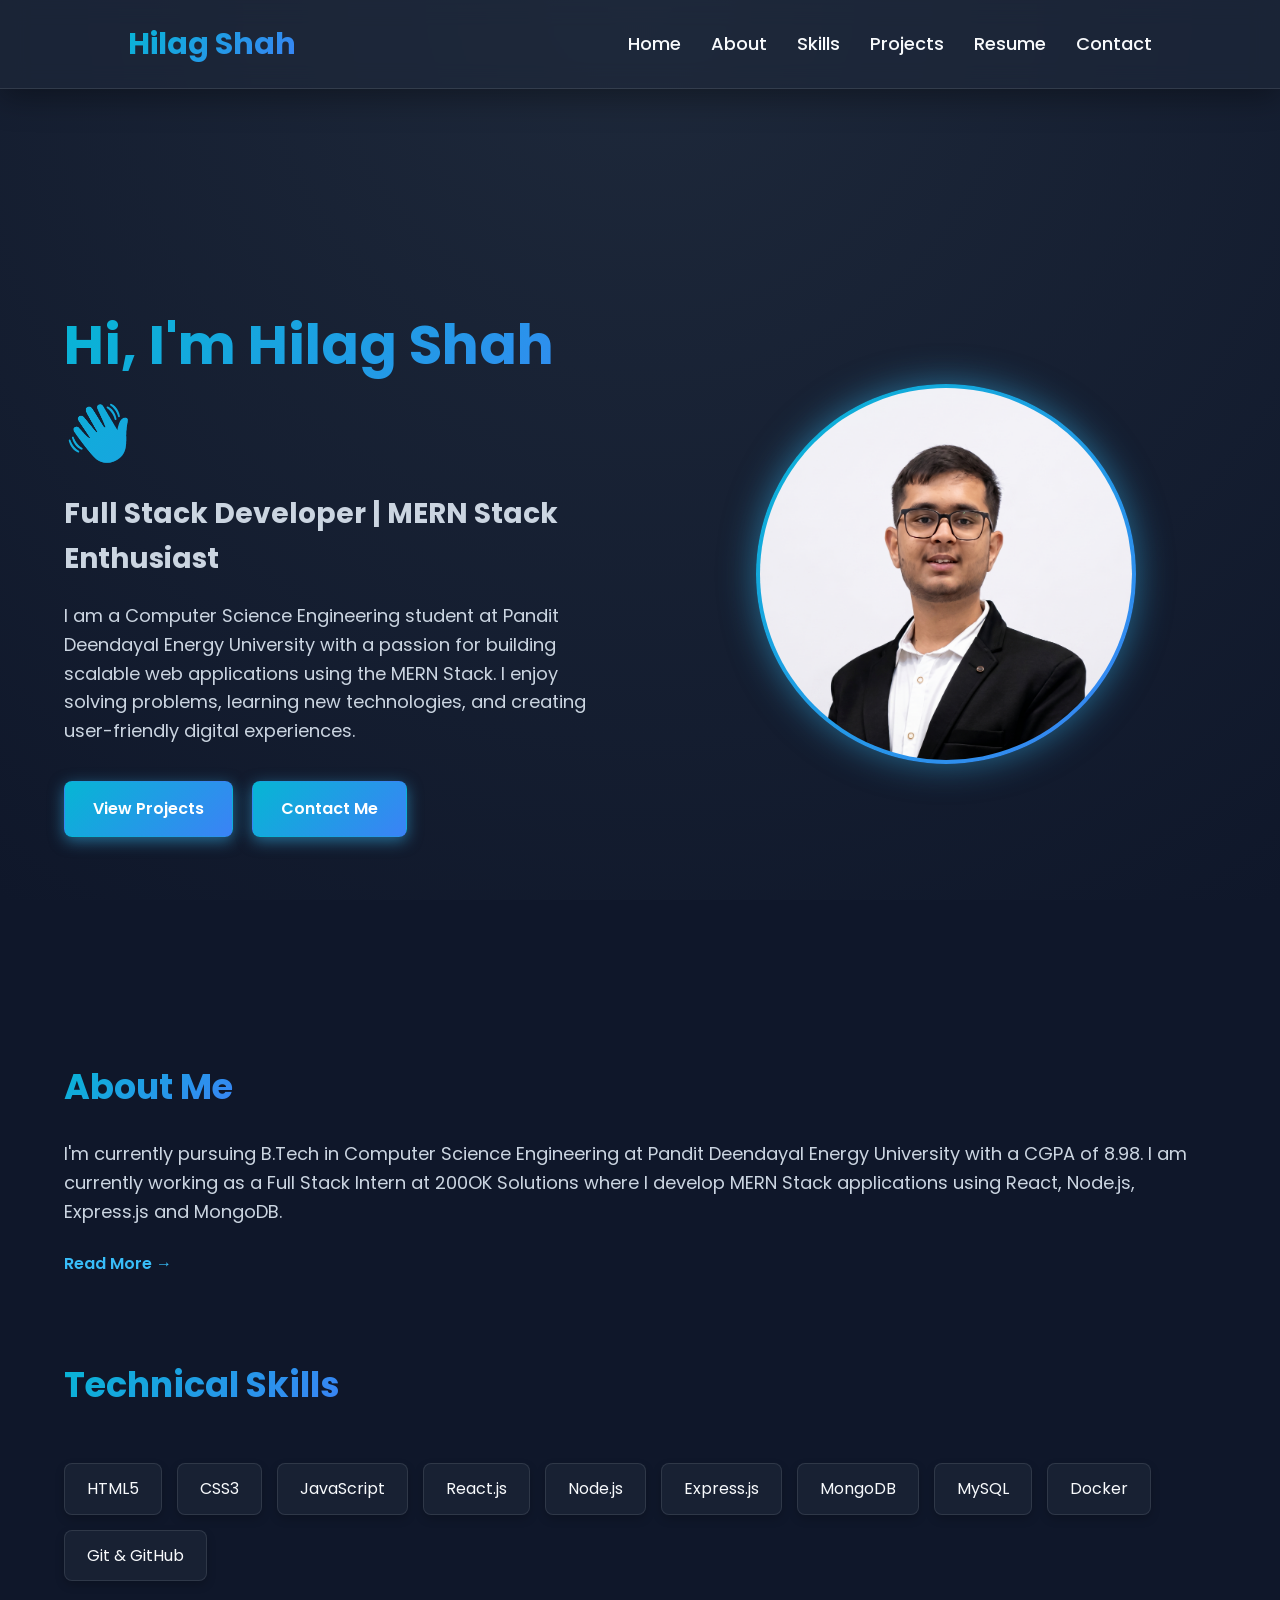
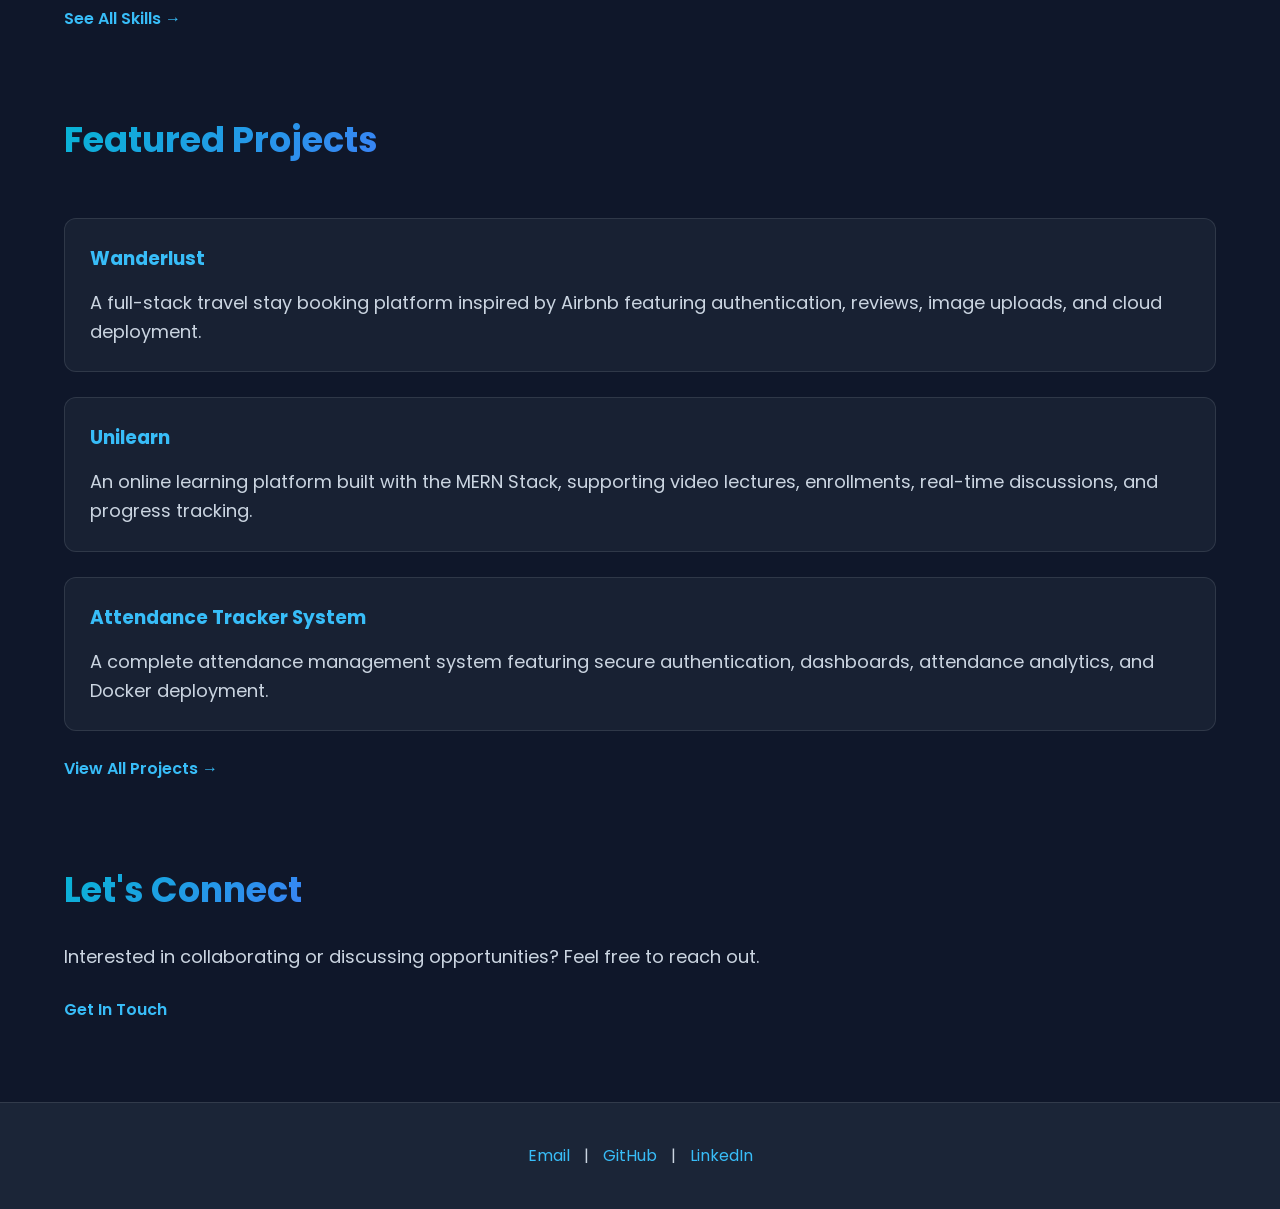
==== index.html @ 7a910167 "Initial commit after the testing." ====
<!DOCTYPE html>
<html lang="en">
<head>
    <meta charset="UTF-8">
    <meta name="viewport" content="width=device-width, initial-scale=1.0">
    <title>Hilag Shah | Portfolio</title>
    <link rel="stylesheet" href="css/style.css">
</head>
<body>

    <!-- Header -->

    <header>

        <div class="logo">
            <h2>Hilag Shah</h2>
        </div>

        <div class="menu-toggle" id="mobile-menu">
            <span class="bar"></span>
            <span class="bar"></span>
            <span class="bar"></span>
        </div>

        <nav>

            <ul class="nav-list">

                <li><a href="index.html">Home</a></li>

                <li><a href="about.html">About</a></li>

                <li><a href="skills.html">Skills</a></li>

                <li><a href="projects.html">Projects</a></li>

                <li><a href="resume.html">Resume</a></li>

                <li><a href="contact.html">Contact</a></li>

            </ul>

        </nav>

    </header>



    <!-- Main -->

    <main>

        <!-- Hero Section -->

        <section class="hero">

            <div class="hero-content">

                <h1>Hi, I'm Hilag Shah 👋</h1>

                <h3>Full Stack Developer | MERN Stack Enthusiast</h3>

                <p>
                    I am a Computer Science Engineering student at
                    Pandit Deendayal Energy University with a passion for
                    building scalable web applications using the MERN Stack.
                    I enjoy solving problems, learning new technologies,
                    and creating user-friendly digital experiences.
                </p>

                <a href="projects.html">View Projects</a>

                <a href="contact.html">Contact Me</a>

            </div>

            <div class="hero-image">

                <img src="images/hilag_shah_image.png"
                     alt="Hilag Shah">

            </div>

        </section>



        <!-- About Preview -->

        <section>

            <h2>About Me</h2>

            <p>

                I'm currently pursuing B.Tech in Computer Science Engineering
                at Pandit Deendayal Energy University with a CGPA of 8.98.

                I am currently working as a Full Stack Intern at
                200OK Solutions where I develop MERN Stack applications
                using React, Node.js, Express.js and MongoDB.

            </p>

            <a href="about.html">Read More →</a>

        </section>



        <!-- Skills Preview -->

        <section>

            <h2>Technical Skills</h2>

            <ul>

                <li>HTML5</li>

                <li>CSS3</li>

                <li>JavaScript</li>

                <li>React.js</li>

                <li>Node.js</li>

                <li>Express.js</li>

                <li>MongoDB</li>

                <li>MySQL</li>

                <li>Docker</li>

                <li>Git & GitHub</li>

            </ul>

            <a href="skills.html">See All Skills →</a>

        </section>



        <!-- Featured Projects -->

        <section>

            <h2>Featured Projects</h2>

            <article>

                <h3>Wanderlust</h3>

                <p>

                    A full-stack travel stay booking platform inspired by Airbnb
                    featuring authentication, reviews, image uploads,
                    and cloud deployment.

                </p>

            </article>

            <article>

                <h3>Unilearn</h3>

                <p>

                    An online learning platform built with the MERN Stack,
                    supporting video lectures, enrollments,
                    real-time discussions, and progress tracking.

                </p>

            </article>

            <article>

                <h3>Attendance Tracker System</h3>

                <p>

                    A complete attendance management system featuring secure
                    authentication, dashboards, attendance analytics,
                    and Docker deployment.

                </p>

            </article>

            <a href="projects.html">View All Projects →</a>

        </section>



        <!-- Contact Preview -->

        <section>

            <h2>Let's Connect</h2>

            <p>

                Interested in collaborating or discussing opportunities?
                Feel free to reach out.

            </p>

            <a href="contact.html">Get In Touch</a>

        </section>

    </main>



    <!-- Footer -->

    <footer>

        <p>

            <a href="mailto:hilagshahop@gmail.com">Email</a> |

            <a href="https://github.com/hilagShah" target="_blank">GitHub</a> |

            <a href="https://www.linkedin.com/in/hilag-shah-b54496313/" target="_blank">LinkedIn</a>

        </p>

    </footer>

    <script src="js/script.js"></script>

</body>
</html>
---- css/style.css ----
/* 
@import url('https://fonts.googleapis.com/css2?family=Poppins:wght@300;400;500;600;700&display=swap');

:root {
    --bg-dark: #0f172a;
    --bg-gradient: radial-gradient(circle at top, #1e293b, #0f172a);
    --text-primary: #f8fafc;
    --text-secondary: #cbd5e1;
    --accent-gradient: linear-gradient(135deg, #06b6d4, #3b82f6);
    --accent-glow: rgba(56, 189, 248, 0.5);
    --glass-bg: rgba(30, 41, 59, 0.6);
    --glass-border: rgba(255, 255, 255, 0.1);
    --glass-shadow: 0 8px 32px 0 rgba(0, 0, 0, 0.37);
}

.contact-form {
    background: var(--glass-bg);
    border: 1px solid var(--glass-border);
    backdrop-filter: blur(10px);
    -webkit-backdrop-filter: blur(10px);
    padding: 35px;
    border-radius: 12px;
    margin-top: 25px;
    box-shadow: 0 10px 30px rgba(0,0,0,0.2);
}

.form-row {
    display: flex;
    gap: 20px;
}

.form-row .form-group {
    flex: 1;
}

.form-group {
    margin-bottom: 20px;
    text-align: left;
}

.form-group label {
    display: block;
    font-size: 16px;
    color: var(--text-primary);
    margin-bottom: 8px;
    font-weight: 500;
}

.form-group input,
.form-group textarea {
    width: 100%;
    padding: 14px;
    border-radius: 8px;
    background: rgba(255, 255, 255, 0.05);
    border: 1px solid var(--glass-border);
    color: var(--text-primary);
    font-size: 16px;
    outline: none;
    transition: 0.3s;
}

.form-group input:focus,
.form-group textarea:focus {
    border-color: #38bdf8;
    background: rgba(255, 255, 255, 0.1);
    box-shadow: 0 0 10px var(--accent-glow);
}

.form-actions {
    display: flex;
    gap: 15px;
    margin-top: 10px;
}

.btn {
    padding: 14px 28px;
    border-radius: 8px;
    background: var(--accent-gradient);
    color: #fff;
    font-weight: 600;
    transition: 0.3s;
    box-shadow: 0 4px 15px var(--accent-glow);
    border: none;
    cursor: pointer;
    font-size: 16px;
}

.btn:hover {
    transform: translateY(-4px) scale(1.05);
    box-shadow: 0 8px 25px var(--accent-glow);
}

.btn-outline {
    background: transparent;
    border: 2px solid #38bdf8;
    color: #38bdf8;
    box-shadow: none;
}

.btn-outline:hover {
    background: rgba(56, 189, 248, 0.1);
    box-shadow: 0 8px 25px var(--accent-glow);
}


* {
    margin: 0;
    padding: 0;
    box-sizing: border-box;
    font-family: 'Poppins', sans-serif;
}

@keyframes fadeIn {
    from { opacity: 0; transform: translateY(20px); }
    to { opacity: 1; transform: translateY(0); }
}

@keyframes float {
    0% { transform: translateY(0px); }
    50% { transform: translateY(-15px); }
    100% { transform: translateY(0px); }
}

body {
    background: var(--bg-dark);
    background-image: var(--bg-gradient);
    background-attachment: fixed;
    color: var(--text-primary);
    line-height: 1.6;
    overflow-x: hidden;
}

main {
    animation: fadeIn 1s ease-out forwards;
}

a {
    text-decoration: none;
    color: inherit;
}

img {
    max-width: 100%;
    display: block;
}

.text-gradient {
    background: var(--accent-gradient);
    -webkit-background-clip: text;
    -webkit-text-fill-color: transparent;
}

header {
    width: 100%;
    background: var(--glass-bg);
    backdrop-filter: blur(12px);
    -webkit-backdrop-filter: blur(12px);
    border-bottom: 1px solid var(--glass-border);
    padding: 20px 10%;
    display: flex;
    justify-content: space-between;
    align-items: center;
    position: sticky;
    top: 0;
    z-index: 1000;
    box-shadow: var(--glass-shadow);
}

.logo h2 {
    font-size: 30px;
    background: var(--accent-gradient);
    -webkit-background-clip: text;
    -webkit-text-fill-color: transparent;
    font-weight: 700;
}

nav ul {
    list-style: none;
    display: flex;
    gap: 30px;
}

nav ul li a {
    font-size: 18px;
    font-weight: 500;
    transition: 0.3s;
    position: relative;
}

nav ul li a::after {
    content: '';
    position: absolute;
    width: 0%;
    height: 2px;
    bottom: -5px;
    left: 0;
    background: var(--accent-gradient);
    transition: 0.3s;
}

nav ul li a:hover {
    color: #38bdf8;
}

nav ul li a:hover::after {
    width: 100%;
}

main {
    width: 90%;
    max-width: 1200px;
    margin: auto;
}

.hero {
    min-height: 90vh;
    display: flex;
    justify-content: space-between;
    align-items: center;
    gap: 70px;
}

.hero-content {
    flex: 1;
}

.hero-content h1 {
    font-size: 55px;
    margin-bottom: 15px;
    background: var(--accent-gradient);
    -webkit-background-clip: text;
    -webkit-text-fill-color: transparent;
    font-weight: 700;
}

.hero-content h3 {
    font-size: 28px;
    margin-bottom: 20px;
    color: var(--text-secondary);
}

.hero-content p {
    font-size: 18px;
    margin-bottom: 35px;
    color: var(--text-secondary);
}

.hero-content a {
    display: inline-block;
    padding: 14px 28px;
    margin-right: 15px;
    margin-bottom: 10px;
    border-radius: 8px;
    background: var(--accent-gradient);
    color: #fff;
    font-weight: 600;
    transition: 0.3s;
    box-shadow: 0 4px 15px var(--accent-glow);
    border: 1px solid transparent;
}

.hero-content a:hover {
    transform: translateY(-4px) scale(1.05);
    box-shadow: 0 8px 25px var(--accent-glow);
}

.hero-image {
    flex: 1;
    display: flex;
    justify-content: center;
}

.hero-image img {
    width: 380px;
    height: 380px;
    border-radius: 50%;
    object-fit: cover;
    border: 4px solid transparent;
    background-image: var(--accent-gradient);
    background-origin: border-box;
    box-shadow: 0 0 35px var(--accent-glow);
    animation: float 6s ease-in-out infinite;
}

section {
    margin: 80px 0;
    animation: fadeIn 1s ease-out forwards;
}

section h2 {
    font-size: 35px;
    margin-bottom: 25px;
    background: var(--accent-gradient);
    -webkit-background-clip: text;
    -webkit-text-fill-color: transparent;
    display: inline-block;
}

section p {
    font-size: 18px;
    color: var(--text-secondary);
}

section ul {
    display: flex;
    flex-wrap: wrap;
    gap: 15px;
    list-style: none;
    margin-top: 25px;
}

section ul li {
    background: var(--glass-bg);
    border: 1px solid var(--glass-border);
    backdrop-filter: blur(10px);
    -webkit-backdrop-filter: blur(10px);
    padding: 12px 22px;
    border-radius: 8px;
    transition: 0.3s;
    box-shadow: 0 4px 10px rgba(0,0,0,0.2);
}

section ul li:hover {
    background: var(--accent-gradient);
    color: #fff;
    transform: translateY(-5px);
    border-color: transparent;
    box-shadow: 0 8px 20px var(--accent-glow);
}

article {
    background: var(--glass-bg);
    border: 1px solid var(--glass-border);
    backdrop-filter: blur(10px);
    -webkit-backdrop-filter: blur(10px);
    padding: 25px;
    border-radius: 12px;
    margin-top: 25px;
    transition: 0.4s ease;
}

article h3 {
    margin-bottom: 15px;
    color: #38bdf8;
}

article:hover {
    transform: translateY(-8px) scale(1.02);
    box-shadow: 0 15px 35px rgba(0,0,0,0.4);
    border-color: rgba(56, 189, 248, 0.4);
}

section > a {
    display: inline-block;
    margin-top: 25px;
    color: #38bdf8;
    font-weight: 600;
    transition: 0.3s;
}

section > a:hover {
    color: #0ea5e9;
    transform: translateX(5px);
}

footer {
    margin-top: 80px;
    background: rgba(30, 41, 59, 0.8);
    border-top: 1px solid var(--glass-border);
    text-align: center;
    padding: 30px;
}

footer p {
    margin: 10px 0;
    color: var(--text-secondary);
}

footer a {
    color: #38bdf8;
    margin: 0 10px;
    transition: 0.3s;
}

footer a:hover {
    color: #fff;
    text-shadow: 0 0 10px var(--accent-glow);
}

.menu-toggle {
    display: none;
    flex-direction: column;
    cursor: pointer;
    gap: 5px;
}

.menu-toggle .bar {
    width: 25px;
    height: 3px;
    background: var(--text-primary);
    transition: all 0.3s ease-in-out;
    border-radius: 3px;
}

.menu-toggle.active .bar:nth-child(1) {
    transform: translateY(8px) rotate(45deg);
}

.menu-toggle.active .bar:nth-child(2) {
    opacity: 0;
}

.menu-toggle.active .bar:nth-child(3) {
    transform: translateY(-8px) rotate(-45deg);
}


@media (max-width: 900px) {
    header {
        flex-direction: row;
        justify-content: space-between;
        padding: 15px 5%;
    }
    
    .menu-toggle {
        display: flex;
    }
    
    nav {
        position: absolute;
        top: 100%;
        left: 0;
        width: 100%;
        background: rgba(30, 41, 59, 0.95);
        backdrop-filter: blur(15px);
        -webkit-backdrop-filter: blur(15px);
        border-bottom: 1px solid var(--glass-border);
        clip-path: polygon(0 0, 100% 0, 100% 0, 0 0);
        transition: all 0.4s ease-in-out;
        padding: 0;
        z-index: 1000;
        box-shadow: 0 10px 30px rgba(0,0,0,0.5);
    }
    
    nav.active {
        clip-path: polygon(0 0, 100% 0, 100% 100%, 0 100%);
        padding: 20px 0;
    }

    nav ul.nav-list {
        flex-direction: column;
        align-items: center;
        gap: 20px;
    }

    .hero {
        flex-direction: column-reverse;
        text-align: center;
        padding-top: 50px;
    }
    .hero-content h1 {
        font-size: 42px;
    }
    .hero-content h3 {
        font-size: 24px;
    }
    .hero-image img {
        width: 280px;
        height: 280px;
    }
    section {
        text-align: center;
    }
    section ul {
        justify-content: center;
    }

    .form-row {
        flex-direction: column;
        gap: 0;
    }
} */


/* IMPORTS & VARIABLES */
@import url('https://fonts.googleapis.com/css2?family=Poppins:wght@300;400;500;600;700&display=swap');

:root {
    /* Colors */
    --bg-dark: #0f172a;
    --text-primary: #f8fafc;
    --text-secondary: #cbd5e1;
    
    /* Gradients & Effects */
    --bg-gradient: radial-gradient(circle at top, #1e293b, #0f172a);
    --accent-gradient: linear-gradient(135deg, #06b6d4, #3b82f6);
    --accent-glow: rgba(56, 189, 248, 0.5);
    
    /* Glassmorphism */
    --glass-bg: rgba(30, 41, 59, 0.6);
    --glass-border: rgba(255, 255, 255, 0.1);
    --glass-shadow: 0 8px 32px 0 rgba(0, 0, 0, 0.37);
}

/* KEYFRAMES & ANIMATIONS */
@keyframes fadeIn {
    from { 
        opacity: 0; 
        transform: translateY(20px); 
    }
    to { 
        opacity: 1; 
        transform: translateY(0); 
    }
}

@keyframes float {
    0%   { transform: translateY(0px); }
    50%  { transform: translateY(-15px); }
    100% { transform: translateY(0px); }
}

/* BASE STYLES & RESETS */
* {
    margin: 0;
    padding: 0;
    box-sizing: border-box;
    font-family: 'Poppins', sans-serif;
}

body {
    background: var(--bg-dark);
    background-image: var(--bg-gradient);
    background-attachment: fixed;
    color: var(--text-primary);
    line-height: 1.6;
    overflow-x: hidden;
}

main {
    width: 90%;
    max-width: 1200px;
    margin: auto;
    animation: fadeIn 1s ease-out forwards;
}

a {
    text-decoration: none;
    color: inherit;
}

img {
    max-width: 100%;
    display: block;
}

/* UTILITY CLASSES */
.text-gradient {
    background: var(--accent-gradient);
    background-clip: text;
    color: transparent;
}

/* LAYOUT (HEADER, NAV, FOOTER) */
/* --- Header --- */
header {
    width: 100%;
    background: var(--glass-bg);
    backdrop-filter: blur(12px);
    border-bottom: 1px solid var(--glass-border);
    padding: 20px 10%;
    display: flex;
    justify-content: space-between;
    align-items: center;
    position: sticky;
    top: 0;
    z-index: 1000;
    box-shadow: var(--glass-shadow);
}

.logo h2 {
    font-size: 30px;
    background: var(--accent-gradient);
    background-clip: text;
    color: transparent;
    font-weight: 700;
}

/* --- Navigation --- */
nav ul {
    list-style: none;
    display: flex;
    gap: 30px;
}

nav ul li a {
    font-size: 18px;
    font-weight: 500;
    transition: 0.3s;
    position: relative;
}

nav ul li a::after {
    content: '';
    position: absolute;
    width: 0%;
    height: 2px;
    bottom: -5px;
    left: 0;
    background: var(--accent-gradient);
    transition: 0.3s;
}

nav ul li a:hover {
    color: #38bdf8;
}

nav ul li a:hover::after {
    width: 100%;
}

/* --- Mobile Menu Toggle --- */
.menu-toggle {
    display: none;
    flex-direction: column;
    cursor: pointer;
    gap: 5px;
}

.menu-toggle .bar {
    width: 25px;
    height: 3px;
    background: var(--text-primary);
    transition: all 0.3s ease-in-out;
    border-radius: 3px;
}

.menu-toggle.active .bar:nth-child(1) {
    transform: translateY(8px) rotate(45deg);
}

.menu-toggle.active .bar:nth-child(2) {
    opacity: 0;
}

.menu-toggle.active .bar:nth-child(3) {
    transform: translateY(-8px) rotate(-45deg);
}

/* --- Footer --- */
footer {
    margin-top: 80px;
    background: rgba(30, 41, 59, 0.8);
    border-top: 1px solid var(--glass-border);
    text-align: center;
    padding: 30px;
}

footer p {
    margin: 10px 0;
    color: var(--text-secondary);
}

footer a {
    color: #38bdf8;
    margin: 0 10px;
    transition: 0.3s;
}

footer a:hover {
    color: #fff;
    text-shadow: 0 0 10px var(--accent-glow);
}

/* PAGE SECTIONS */
/* --- Hero Section --- */
.hero {
    min-height: 90vh;
    display: flex;
    justify-content: space-between;
    align-items: center;
    gap: 70px;
}

.hero-content {
    flex: 1;
}

.hero-content h1 {
    font-size: 55px;
    margin-bottom: 15px;
    background: var(--accent-gradient);
    background-clip: text;
    color: transparent;
    font-weight: 700;
}

.hero-content h3 {
    font-size: 28px;
    margin-bottom: 20px;
    color: var(--text-secondary);
}

.hero-content p {
    font-size: 18px;
    margin-bottom: 35px;
    color: var(--text-secondary);
}

.hero-content a {
    display: inline-block;
    padding: 14px 28px;
    margin-right: 15px;
    margin-bottom: 10px;
    border-radius: 8px;
    background: var(--accent-gradient);
    color: #fff;
    font-weight: 600;
    transition: 0.3s;
    box-shadow: 0 4px 15px var(--accent-glow);
    border: 1px solid transparent;
}

.hero-content a:hover {
    transform: translateY(-4px) scale(1.05);
    box-shadow: 0 8px 25px var(--accent-glow);
}

.hero-image {
    flex: 1;
    display: flex;
    justify-content: center;
}

.hero-image img {
    width: 380px;
    height: 380px;
    border-radius: 50%;
    object-fit: cover;
    border: 4px solid transparent;
    background-image: var(--accent-gradient);
    background-origin: border-box;
    box-shadow: 0 0 35px var(--accent-glow);
    animation: float 6s ease-in-out infinite;
}

/* --- General Sections --- */
section {
    margin: 80px 0;
    animation: fadeIn 1s ease-out forwards;
}

section h2 {
    font-size: 35px;
    margin-bottom: 25px;
    background: var(--accent-gradient);
    background-clip: text;
    color: transparent;
    display: inline-block;
}

section p {
    font-size: 18px;
    color: var(--text-secondary);
}

section > a {
    display: inline-block;
    margin-top: 25px;
    color: #38bdf8;
    font-weight: 600;
    transition: 0.3s;
}

section > a:hover {
    color: #0ea5e9;
    transform: translateX(5px);
}

/* --- Section Lists --- */
section ul {
    display: flex;
    flex-wrap: wrap;
    gap: 15px;
    list-style: none;
    margin-top: 25px;
}

section ul li {
    background: var(--glass-bg);
    border: 1px solid var(--glass-border);
    backdrop-filter: blur(10px);
    padding: 12px 22px;
    border-radius: 8px;
    transition: 0.3s;
    box-shadow: 0 4px 10px rgba(0,0,0,0.2);
}

section ul li:hover {
    background: var(--accent-gradient);
    color: #fff;
    transform: translateY(-5px);
    border-color: transparent;
    box-shadow: 0 8px 20px var(--accent-glow);
}

/* --- Articles (Cards) --- */
article {
    background: var(--glass-bg);
    border: 1px solid var(--glass-border);
    backdrop-filter: blur(10px);
    padding: 25px;
    border-radius: 12px;
    margin-top: 25px;
    transition: 0.4s ease;
}

article h3 {
    margin-bottom: 15px;
    color: #38bdf8;
}

article:hover {
    transform: translateY(-8px) scale(1.02);
    box-shadow: 0 15px 35px rgba(0,0,0,0.4);
    border-color: rgba(56, 189, 248, 0.4);
}

/* COMPONENTS (FORMS & BUTTONS) */
/* --- Contact Form --- */
.contact-form {
    background: var(--glass-bg);
    border: 1px solid var(--glass-border);
    backdrop-filter: blur(10px);
    padding: 35px;
    border-radius: 12px;
    margin-top: 25px;
    box-shadow: 0 10px 30px rgba(0,0,0,0.2);
}

.form-row {
    display: flex;
    gap: 20px;
}

.form-row .form-group {
    flex: 1;
}

.form-group {
    margin-bottom: 20px;
    text-align: left;
}

.form-group label {
    display: block;
    font-size: 16px;
    color: var(--text-primary);
    margin-bottom: 8px;
    font-weight: 500;
}

.form-group input,
.form-group textarea {
    width: 100%;
    padding: 14px;
    border-radius: 8px;
    background: rgba(255, 255, 255, 0.05);
    border: 1px solid var(--glass-border);
    color: var(--text-primary);
    font-size: 16px;
    outline: none;
    transition: 0.3s;
}

.form-group input:focus,
.form-group textarea:focus {
    border-color: #38bdf8;
    background: rgba(255, 255, 255, 0.1);
    box-shadow: 0 0 10px var(--accent-glow);
}

/* --- Buttons --- */
.form-actions {
    display: flex;
    gap: 15px;
    margin-top: 10px;
}

.btn {
    padding: 14px 28px;
    border-radius: 8px;
    background: var(--accent-gradient);
    color: #fff;
    font-weight: 600;
    transition: 0.3s;
    box-shadow: 0 4px 15px var(--accent-glow);
    border: none;
    cursor: pointer;
    font-size: 16px;
}

.btn:hover {
    transform: translateY(-4px) scale(1.05);
    box-shadow: 0 8px 25px var(--accent-glow);
}

.btn-outline {
    background: transparent;
    border: 2px solid #38bdf8;
    color: #38bdf8;
    box-shadow: none;
}

.btn-outline:hover {
    background: rgba(56, 189, 248, 0.1);
    box-shadow: 0 8px 25px var(--accent-glow);
}

/* MEDIA QUERIES (RESPONSIVE DESIGN) */
@media (max-width: 900px) {
    /* Header & Nav */
    header {
        flex-direction: row;
        justify-content: space-between;
        padding: 15px 5%;
    }
    
    .menu-toggle {
        display: flex;
    }
    
    nav {
        position: absolute;
        top: 100%;
        left: 0;
        width: 100%;
        background: rgba(30, 41, 59, 0.95);
        backdrop-filter: blur(15px);
        border-bottom: 1px solid var(--glass-border);
        clip-path: polygon(0 0, 100% 0, 100% 0, 0 0);
        transition: all 0.4s ease-in-out;
        padding: 0;
        z-index: 1000;
        box-shadow: 0 10px 30px rgba(0,0,0,0.5);
    }
    
    nav.active {
        clip-path: polygon(0 0, 100% 0, 100% 100%, 0 100%);
        padding: 20px 0;
    }

    nav ul.nav-list {
        flex-direction: column;
        align-items: center;
        gap: 20px;
    }

    /* Hero Section */
    .hero {
        flex-direction: column-reverse;
        text-align: center;
        padding-top: 50px;
    }
    
    .hero-content h1 {
        font-size: 42px;
    }
    
    .hero-content h3 {
        font-size: 24px;
    }
    
    .hero-image img {
        width: 280px;
        height: 280px;
    }
    
    /* General Sections */
    section {
        text-align: center;
    }
    
    section ul {
        justify-content: center;
    }

    /* Forms */
    .form-row {
        flex-direction: column;
        gap: 0;
    }
}
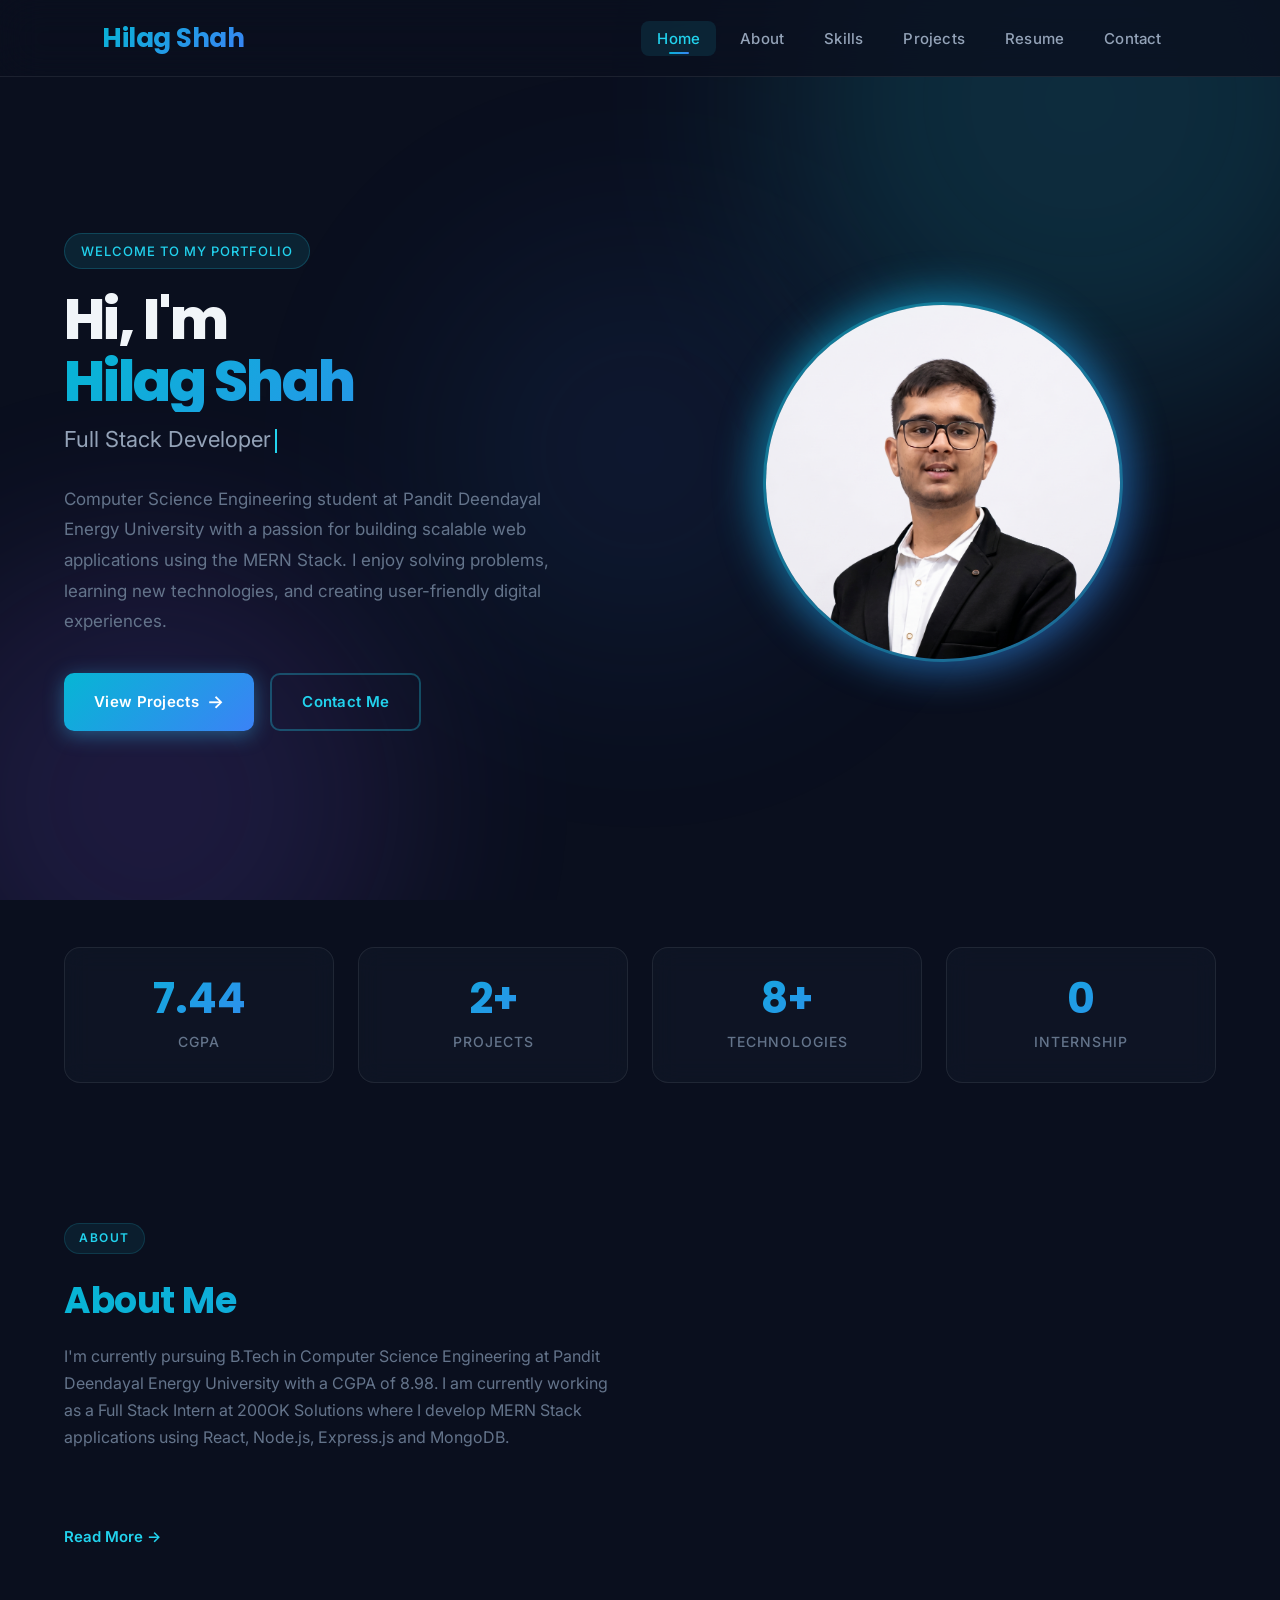
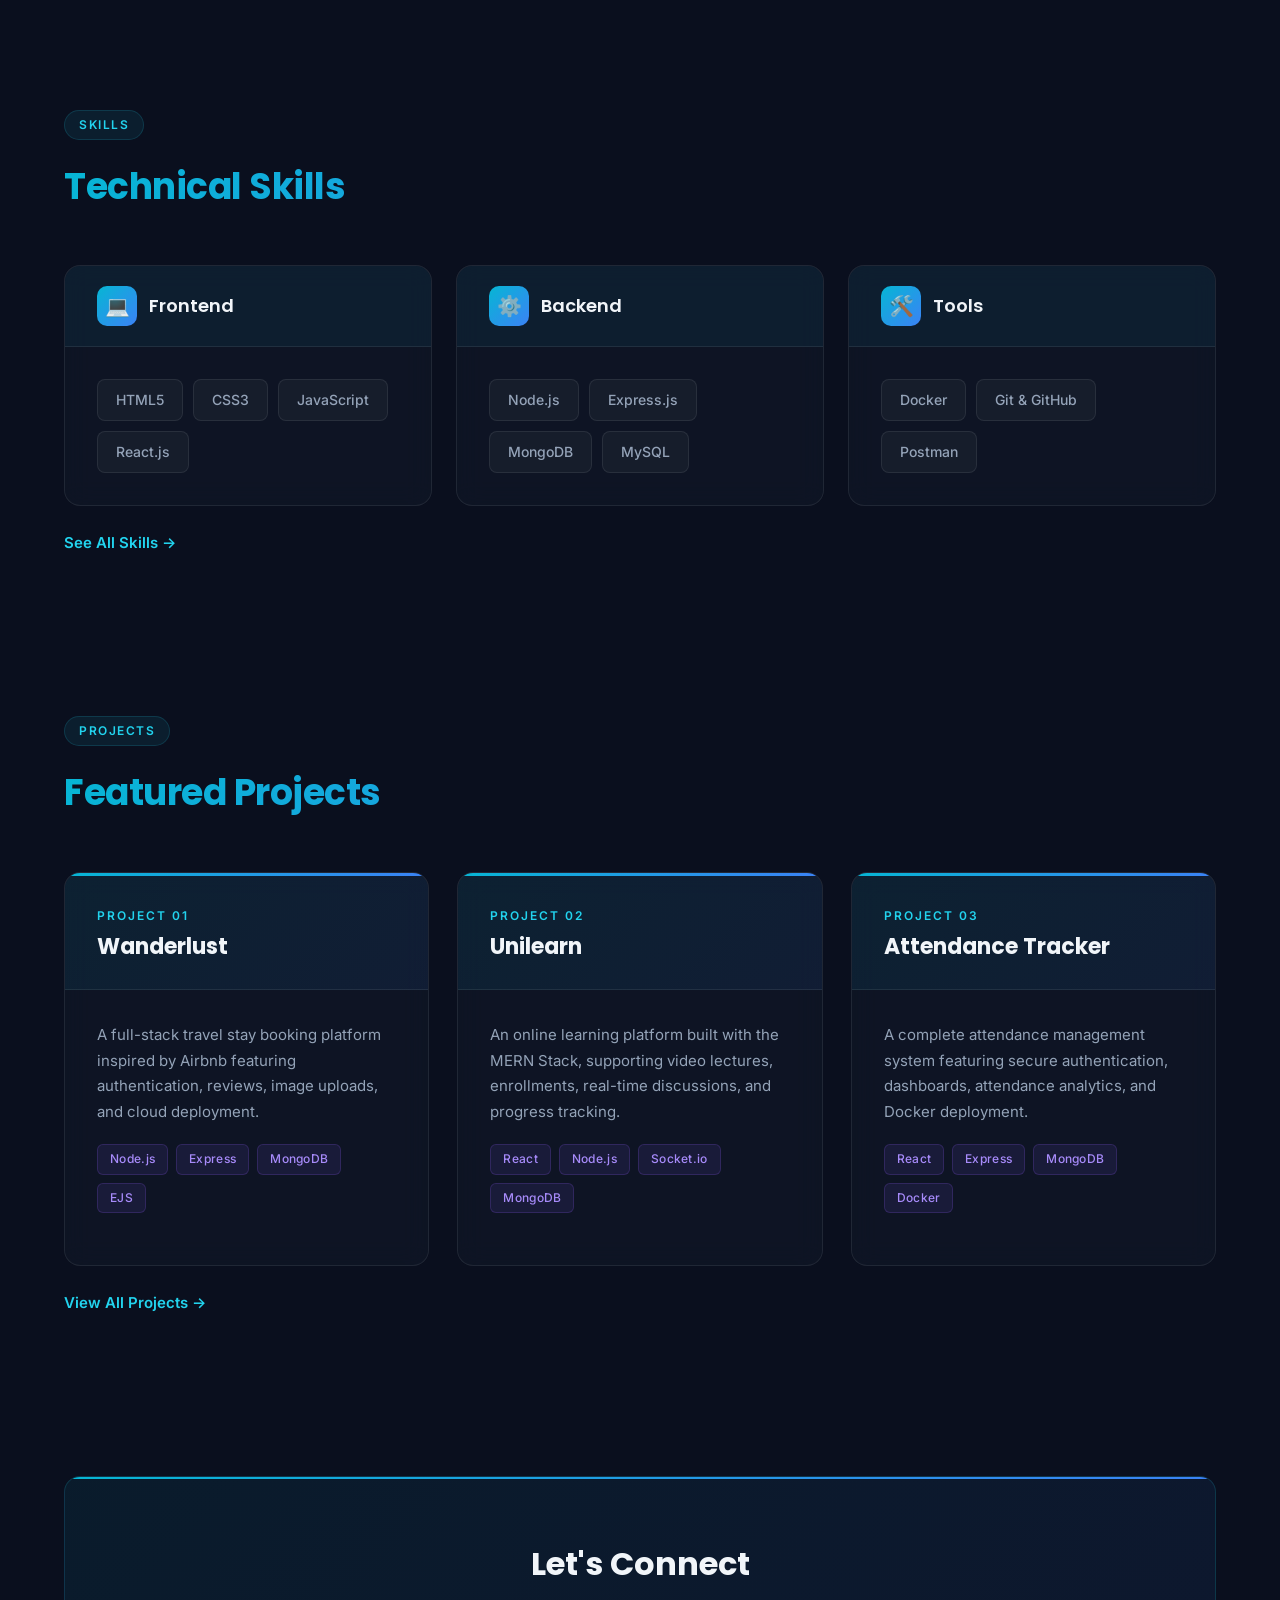
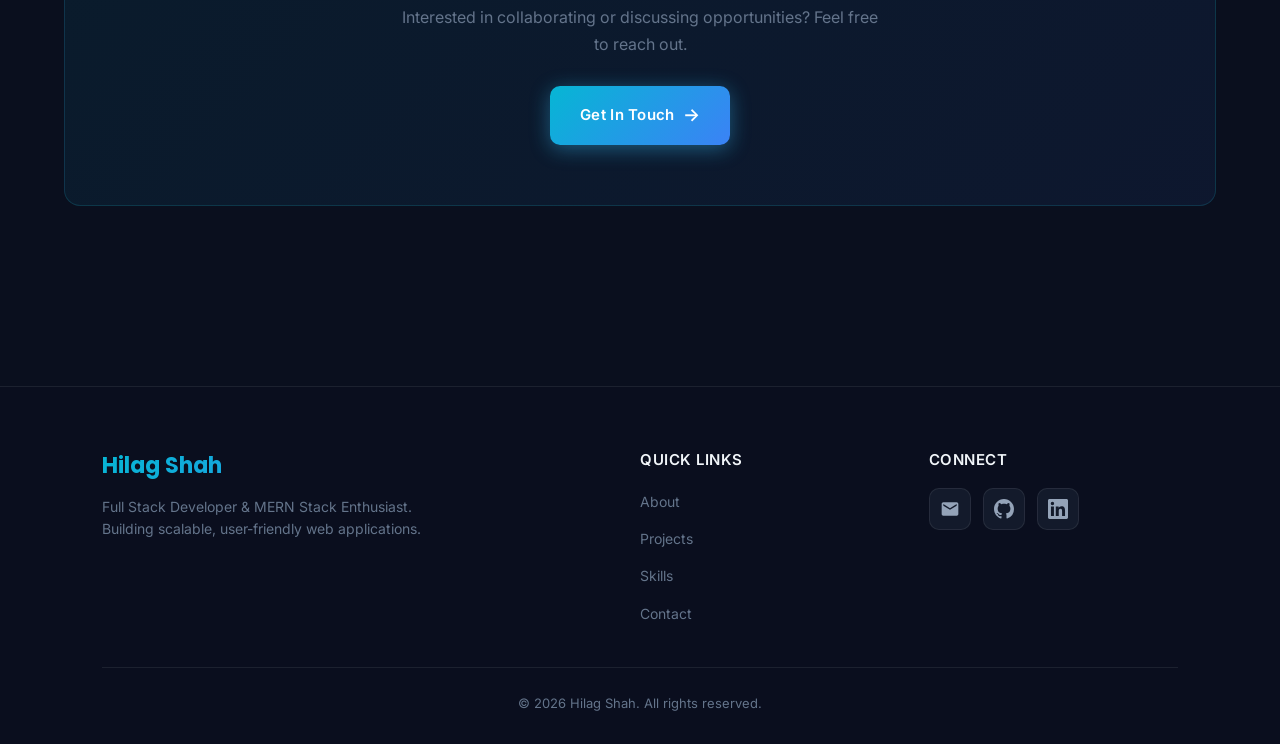
==== commit 741739d5: "Enhanced UI" ====
--- a/index.html
+++ b/index.html
@@ -3,15 +3,19 @@
 <head>
     <meta charset="UTF-8">
     <meta name="viewport" content="width=device-width, initial-scale=1.0">
-    <title>Hilag Shah | Portfolio</title>
+    <meta name="description" content="Hilag Shah — Full Stack Developer & MERN Stack Enthusiast. Explore my portfolio of web applications, technical skills, and professional experience.">
+    <title>Hilag Shah | Full Stack Developer Portfolio</title>
     <link rel="stylesheet" href="css/style.css">
 </head>
 <body>
 
+    <!-- Ambient Background -->
+    <div class="bg-orbs">
+        <div class="bg-orb-extra"></div>
+    </div>
+
     <!-- Header -->
-
     <header>
-
         <div class="logo">
             <h2>Hilag Shah</h2>
         </div>
@@ -23,216 +27,255 @@
         </div>
 
         <nav>
-
             <ul class="nav-list">
-
                 <li><a href="index.html">Home</a></li>
-
                 <li><a href="about.html">About</a></li>
-
                 <li><a href="skills.html">Skills</a></li>
-
                 <li><a href="projects.html">Projects</a></li>
-
                 <li><a href="resume.html">Resume</a></li>
-
                 <li><a href="contact.html">Contact</a></li>
-
             </ul>
-
         </nav>
-
     </header>
 
-
-
     <!-- Main -->
-
     <main>
 
         <!-- Hero Section -->
-
         <section class="hero">
-
             <div class="hero-content">
-
-                <h1>Hi, I'm Hilag Shah 👋</h1>
-
-                <h3>Full Stack Developer | MERN Stack Enthusiast</h3>
-
+                <span class="hero-label">Welcome to my portfolio</span>
+                <h1>Hi, I'm<br><span class="text-gradient">Hilag Shah</span></h1>
+                <p class="hero-subtitle">
+                    <span id="typing-text"></span><span class="typing-cursor"></span>
+                </p>
                 <p>
-                    I am a Computer Science Engineering student at
-                    Pandit Deendayal Energy University with a passion for
-                    building scalable web applications using the MERN Stack.
+                    Computer Science Engineering student at Pandit Deendayal Energy University
+                    with a passion for building scalable web applications using the MERN Stack.
                     I enjoy solving problems, learning new technologies,
                     and creating user-friendly digital experiences.
                 </p>
-
-                <a href="projects.html">View Projects</a>
-
-                <a href="contact.html">Contact Me</a>
-
+                <div class="hero-buttons">
+                    <a href="projects.html" class="btn btn-primary">View Projects <span class="btn-icon">→</span></a>
+                    <a href="contact.html" class="btn btn-outline">Contact Me</a>
+                </div>
             </div>
 
             <div class="hero-image">
-
-                <img src="images/hilag_shah_image.png"
-                     alt="Hilag Shah">
-
-            </div>
-
+                <div class="hero-image-wrapper">
+                    <img src="images/hilag_shah_image.png" alt="Hilag Shah">
+                </div>
+            </div>
         </section>
 
 
+        <!-- Stats Row -->
+        <div class="stats-row reveal">
+            <div class="stat-card glass-card">
+                <div class="stat-number" data-count="8.98" data-suffix="">0</div>
+                <div class="stat-label">CGPA</div>
+            </div>
+            <div class="stat-card glass-card">
+                <div class="stat-number" data-count="3" data-suffix="+">0</div>
+                <div class="stat-label">Projects</div>
+            </div>
+            <div class="stat-card glass-card">
+                <div class="stat-number" data-count="10" data-suffix="+">0</div>
+                <div class="stat-label">Technologies</div>
+            </div>
+            <div class="stat-card glass-card">
+                <div class="stat-number" data-count="1" data-suffix="">0</div>
+                <div class="stat-label">Internship</div>
+            </div>
+        </div>
+
 
         <!-- About Preview -->
-
-        <section>
-
-            <h2>About Me</h2>
-
-            <p>
-
-                I'm currently pursuing B.Tech in Computer Science Engineering
-                at Pandit Deendayal Energy University with a CGPA of 8.98.
-
-                I am currently working as a Full Stack Intern at
-                200OK Solutions where I develop MERN Stack applications
-                using React, Node.js, Express.js and MongoDB.
-
-            </p>
-
-            <a href="about.html">Read More →</a>
-
-        </section>
-
+        <div class="section reveal">
+            <div class="section-header">
+                <span class="section-label">About</span>
+                <h2>About Me</h2>
+                <p>
+                    I'm currently pursuing B.Tech in Computer Science Engineering
+                    at Pandit Deendayal Energy University with a CGPA of 8.98.
+                    I am currently working as a Full Stack Intern at
+                    200OK Solutions where I develop MERN Stack applications
+                    using React, Node.js, Express.js and MongoDB.
+                </p>
+            </div>
+            <a href="about.html" class="section-link">Read More →</a>
+        </div>
 
 
         <!-- Skills Preview -->
-
-        <section>
-
-            <h2>Technical Skills</h2>
-
-            <ul>
-
-                <li>HTML5</li>
-
-                <li>CSS3</li>
-
-                <li>JavaScript</li>
-
-                <li>React.js</li>
-
-                <li>Node.js</li>
-
-                <li>Express.js</li>
-
-                <li>MongoDB</li>
-
-                <li>MySQL</li>
-
-                <li>Docker</li>
-
-                <li>Git & GitHub</li>
-
-            </ul>
-
-            <a href="skills.html">See All Skills →</a>
-
-        </section>
-
+        <div class="section reveal">
+            <div class="section-header">
+                <span class="section-label">Skills</span>
+                <h2>Technical Skills</h2>
+            </div>
+            <div class="skills-grid">
+                <div class="glass-card skill-category reveal reveal-delay-1">
+                    <div class="skill-category-header">
+                        <div class="skill-category-icon">💻</div>
+                        <h3>Frontend</h3>
+                    </div>
+                    <ul class="skill-tags">
+                        <li class="skill-tag">HTML5</li>
+                        <li class="skill-tag">CSS3</li>
+                        <li class="skill-tag">JavaScript</li>
+                        <li class="skill-tag">React.js</li>
+                    </ul>
+                </div>
+                <div class="glass-card skill-category reveal reveal-delay-2">
+                    <div class="skill-category-header">
+                        <div class="skill-category-icon">⚙️</div>
+                        <h3>Backend</h3>
+                    </div>
+                    <ul class="skill-tags">
+                        <li class="skill-tag">Node.js</li>
+                        <li class="skill-tag">Express.js</li>
+                        <li class="skill-tag">MongoDB</li>
+                        <li class="skill-tag">MySQL</li>
+                    </ul>
+                </div>
+                <div class="glass-card skill-category reveal reveal-delay-3">
+                    <div class="skill-category-header">
+                        <div class="skill-category-icon">🛠️</div>
+                        <h3>Tools</h3>
+                    </div>
+                    <ul class="skill-tags">
+                        <li class="skill-tag">Docker</li>
+                        <li class="skill-tag">Git & GitHub</li>
+                        <li class="skill-tag">Postman</li>
+                    </ul>
+                </div>
+            </div>
+            <a href="skills.html" class="section-link">See All Skills →</a>
+        </div>
 
 
         <!-- Featured Projects -->
-
-        <section>
-
-            <h2>Featured Projects</h2>
-
-            <article>
-
-                <h3>Wanderlust</h3>
-
+        <div class="section reveal">
+            <div class="section-header">
+                <span class="section-label">Projects</span>
+                <h2>Featured Projects</h2>
+            </div>
+            <div class="projects-grid">
+
+                <div class="glass-card project-card reveal reveal-delay-1">
+                    <div class="project-card-header">
+                        <span class="project-number">Project 01</span>
+                        <h3>Wanderlust</h3>
+                    </div>
+                    <div class="project-card-body">
+                        <p>
+                            A full-stack travel stay booking platform inspired by Airbnb
+                            featuring authentication, reviews, image uploads,
+                            and cloud deployment.
+                        </p>
+                        <ul class="tech-stack">
+                            <li class="tech-tag">Node.js</li>
+                            <li class="tech-tag">Express</li>
+                            <li class="tech-tag">MongoDB</li>
+                            <li class="tech-tag">EJS</li>
+                        </ul>
+                    </div>
+                </div>
+
+                <div class="glass-card project-card reveal reveal-delay-2">
+                    <div class="project-card-header">
+                        <span class="project-number">Project 02</span>
+                        <h3>Unilearn</h3>
+                    </div>
+                    <div class="project-card-body">
+                        <p>
+                            An online learning platform built with the MERN Stack,
+                            supporting video lectures, enrollments,
+                            real-time discussions, and progress tracking.
+                        </p>
+                        <ul class="tech-stack">
+                            <li class="tech-tag">React</li>
+                            <li class="tech-tag">Node.js</li>
+                            <li class="tech-tag">Socket.io</li>
+                            <li class="tech-tag">MongoDB</li>
+                        </ul>
+                    </div>
+                </div>
+
+                <div class="glass-card project-card reveal reveal-delay-3">
+                    <div class="project-card-header">
+                        <span class="project-number">Project 03</span>
+                        <h3>Attendance Tracker</h3>
+                    </div>
+                    <div class="project-card-body">
+                        <p>
+                            A complete attendance management system featuring secure
+                            authentication, dashboards, attendance analytics,
+                            and Docker deployment.
+                        </p>
+                        <ul class="tech-stack">
+                            <li class="tech-tag">React</li>
+                            <li class="tech-tag">Express</li>
+                            <li class="tech-tag">MongoDB</li>
+                            <li class="tech-tag">Docker</li>
+                        </ul>
+                    </div>
+                </div>
+
+            </div>
+            <a href="projects.html" class="section-link">View All Projects →</a>
+        </div>
+
+
+        <!-- Contact CTA Banner -->
+        <div class="section reveal">
+            <div class="cta-banner">
+                <h2>Let's Connect</h2>
                 <p>
-
-                    A full-stack travel stay booking platform inspired by Airbnb
-                    featuring authentication, reviews, image uploads,
-                    and cloud deployment.
-
-                </p>
-
-            </article>
-
-            <article>
-
-                <h3>Unilearn</h3>
-
-                <p>
-
-                    An online learning platform built with the MERN Stack,
-                    supporting video lectures, enrollments,
-                    real-time discussions, and progress tracking.
-
-                </p>
-
-            </article>
-
-            <article>
-
-                <h3>Attendance Tracker System</h3>
-
-                <p>
-
-                    A complete attendance management system featuring secure
-                    authentication, dashboards, attendance analytics,
-                    and Docker deployment.
-
-                </p>
-
-            </article>
-
-            <a href="projects.html">View All Projects →</a>
-
-        </section>
-
-
-
-        <!-- Contact Preview -->
-
-        <section>
-
-            <h2>Let's Connect</h2>
-
-            <p>
-
-                Interested in collaborating or discussing opportunities?
-                Feel free to reach out.
-
-            </p>
-
-            <a href="contact.html">Get In Touch</a>
-
-        </section>
+                    Interested in collaborating or discussing opportunities?
+                    Feel free to reach out.
+                </p>
+                <a href="contact.html" class="btn btn-primary">Get In Touch <span class="btn-icon">→</span></a>
+            </div>
+        </div>
 
     </main>
 
 
-
     <!-- Footer -->
-
-    <footer>
-
-        <p>
-
-            <a href="mailto:hilagshahop@gmail.com">Email</a> |
-
-            <a href="https://github.com/hilagShah" target="_blank">GitHub</a> |
-
-            <a href="https://www.linkedin.com/in/hilag-shah-b54496313/" target="_blank">LinkedIn</a>
-
-        </p>
-
+    <footer class="site-footer">
+        <div class="footer-content">
+            <div class="footer-brand">
+                <h3>Hilag Shah</h3>
+                <p>Full Stack Developer & MERN Stack Enthusiast. Building scalable, user-friendly web applications.</p>
+            </div>
+            <div class="footer-links">
+                <h4>Quick Links</h4>
+                <ul>
+                    <li><a href="about.html">About</a></li>
+                    <li><a href="projects.html">Projects</a></li>
+                    <li><a href="skills.html">Skills</a></li>
+                    <li><a href="contact.html">Contact</a></li>
+                </ul>
+            </div>
+            <div class="footer-social">
+                <h4>Connect</h4>
+                <div class="social-icons">
+                    <a href="mailto:hilagshahop@gmail.com" class="social-icon" aria-label="Email">
+                        <svg viewBox="0 0 24 24"><path d="M20 4H4c-1.1 0-2 .9-2 2v12c0 1.1.9 2 2 2h16c1.1 0 2-.9 2-2V6c0-1.1-.9-2-2-2zm0 4l-8 5-8-5V6l8 5 8-5v2z"/></svg>
+                    </a>
+                    <a href="https://github.com/hilagShah" target="_blank" class="social-icon" aria-label="GitHub">
+                        <svg viewBox="0 0 24 24"><path d="M12 0C5.37 0 0 5.37 0 12c0 5.31 3.435 9.795 8.205 11.385.6.105.825-.255.825-.57 0-.285-.015-1.23-.015-2.235-3.015.555-3.795-.735-4.035-1.41-.135-.345-.72-1.41-1.23-1.695-.42-.225-1.02-.78-.015-.795.945-.015 1.62.87 1.845 1.23 1.08 1.815 2.805 1.305 3.495.99.105-.78.42-1.305.765-1.605-2.67-.3-5.46-1.335-5.46-5.925 0-1.305.465-2.385 1.23-3.225-.12-.3-.54-1.53.12-3.18 0 0 1.005-.315 3.3 1.23.96-.27 1.98-.405 3-.405s2.04.135 3 .405c2.295-1.56 3.3-1.23 3.3-1.23.66 1.65.24 2.88.12 3.18.765.84 1.23 1.905 1.23 3.225 0 4.605-2.805 5.625-5.475 5.925.435.375.81 1.095.81 2.22 0 1.605-.015 2.895-.015 3.3 0 .315.225.69.825.57A12.02 12.02 0 0024 12c0-6.63-5.37-12-12-12z"/></svg>
+                    </a>
+                    <a href="https://www.linkedin.com/in/hilag-shah-b54496313/" target="_blank" class="social-icon" aria-label="LinkedIn">
+                        <svg viewBox="0 0 24 24"><path d="M20.447 20.452h-3.554v-5.569c0-1.328-.027-3.037-1.852-3.037-1.853 0-2.136 1.445-2.136 2.939v5.667H9.351V9h3.414v1.561h.046c.477-.9 1.637-1.85 3.37-1.85 3.601 0 4.267 2.37 4.267 5.455v6.286zM5.337 7.433a2.062 2.062 0 01-2.063-2.065 2.064 2.064 0 112.063 2.065zm1.782 13.019H3.555V9h3.564v11.452zM22.225 0H1.771C.792 0 0 .774 0 1.729v20.542C0 23.227.792 24 1.771 24h20.451C23.2 24 24 23.227 24 22.271V1.729C24 .774 23.2 0 22.222 0h.003z"/></svg>
+                    </a>
+                </div>
+            </div>
+        </div>
+        <div class="footer-bottom">
+            <p>© 2026 Hilag Shah. All rights reserved.</p>
+        </div>
     </footer>
 
     <script src="js/script.js"></script>
--- a/css/style.css
+++ b/css/style.css
@@ -1,137 +1,183 @@
-/* 
-@import url('https://fonts.googleapis.com/css2?family=Poppins:wght@300;400;500;600;700&display=swap');
-
+/* ============================================================
+   HILAG SHAH — PROFESSIONAL PORTFOLIO
+   Design System & Component Styles
+   ============================================================ */
+
+/* IMPORTS */
+@import url('https://fonts.googleapis.com/css2?family=Inter:wght@300;400;500;600;700;800&family=Poppins:wght@300;400;500;600;700&display=swap');
+
+/* DESIGN TOKENS */
 :root {
-    --bg-dark: #0f172a;
-    --bg-gradient: radial-gradient(circle at top, #1e293b, #0f172a);
-    --text-primary: #f8fafc;
-    --text-secondary: #cbd5e1;
+    /* Colors */
+    --bg-dark: #0a0f1e;
+    --bg-surface: #111827;
+    --text-primary: #f1f5f9;
+    --text-secondary: #94a3b8;
+    --text-muted: #64748b;
+
+    /* Accents */
+    --accent-cyan: #22d3ee;
+    --accent-blue: #3b82f6;
+    --accent-violet: #8b5cf6;
     --accent-gradient: linear-gradient(135deg, #06b6d4, #3b82f6);
-    --accent-glow: rgba(56, 189, 248, 0.5);
-    --glass-bg: rgba(30, 41, 59, 0.6);
-    --glass-border: rgba(255, 255, 255, 0.1);
-    --glass-shadow: 0 8px 32px 0 rgba(0, 0, 0, 0.37);
-}
-
-.contact-form {
-    background: var(--glass-bg);
-    border: 1px solid var(--glass-border);
-    backdrop-filter: blur(10px);
-    -webkit-backdrop-filter: blur(10px);
-    padding: 35px;
-    border-radius: 12px;
-    margin-top: 25px;
-    box-shadow: 0 10px 30px rgba(0,0,0,0.2);
-}
-
-.form-row {
-    display: flex;
-    gap: 20px;
-}
-
-.form-row .form-group {
-    flex: 1;
-}
-
-.form-group {
-    margin-bottom: 20px;
-    text-align: left;
-}
-
-.form-group label {
-    display: block;
-    font-size: 16px;
-    color: var(--text-primary);
-    margin-bottom: 8px;
-    font-weight: 500;
-}
-
-.form-group input,
-.form-group textarea {
-    width: 100%;
-    padding: 14px;
-    border-radius: 8px;
-    background: rgba(255, 255, 255, 0.05);
-    border: 1px solid var(--glass-border);
-    color: var(--text-primary);
-    font-size: 16px;
-    outline: none;
-    transition: 0.3s;
-}
-
-.form-group input:focus,
-.form-group textarea:focus {
-    border-color: #38bdf8;
-    background: rgba(255, 255, 255, 0.1);
-    box-shadow: 0 0 10px var(--accent-glow);
-}
-
-.form-actions {
-    display: flex;
-    gap: 15px;
-    margin-top: 10px;
-}
-
-.btn {
-    padding: 14px 28px;
-    border-radius: 8px;
-    background: var(--accent-gradient);
-    color: #fff;
-    font-weight: 600;
-    transition: 0.3s;
-    box-shadow: 0 4px 15px var(--accent-glow);
-    border: none;
-    cursor: pointer;
-    font-size: 16px;
-}
-
-.btn:hover {
-    transform: translateY(-4px) scale(1.05);
-    box-shadow: 0 8px 25px var(--accent-glow);
-}
-
-.btn-outline {
-    background: transparent;
-    border: 2px solid #38bdf8;
-    color: #38bdf8;
-    box-shadow: none;
-}
-
-.btn-outline:hover {
-    background: rgba(56, 189, 248, 0.1);
-    box-shadow: 0 8px 25px var(--accent-glow);
-}
-
-
-* {
+    --accent-gradient-warm: linear-gradient(135deg, #3b82f6, #8b5cf6);
+    --accent-glow: rgba(56, 189, 248, 0.4);
+    --accent-glow-strong: rgba(56, 189, 248, 0.6);
+
+    /* Glassmorphism */
+    --glass-bg: rgba(17, 24, 39, 0.7);
+    --glass-bg-light: rgba(30, 41, 59, 0.5);
+    --glass-border: rgba(255, 255, 255, 0.08);
+    --glass-border-hover: rgba(56, 189, 248, 0.3);
+    --glass-shadow: 0 8px 32px rgba(0, 0, 0, 0.4);
+
+    /* Spacing */
+    --section-gap: 100px;
+    --card-padding: 32px;
+    --card-radius: 16px;
+    --btn-radius: 10px;
+
+    /* Transitions */
+    --transition-fast: 0.2s ease;
+    --transition-base: 0.3s ease;
+    --transition-smooth: 0.4s cubic-bezier(0.4, 0, 0.2, 1);
+    --transition-spring: 0.5s cubic-bezier(0.34, 1.56, 0.64, 1);
+}
+
+/* KEYFRAMES */
+@keyframes fadeInUp {
+    from {
+        opacity: 0;
+        transform: translateY(30px);
+    }
+    to {
+        opacity: 1;
+        transform: translateY(0);
+    }
+}
+
+@keyframes fadeInLeft {
+    from {
+        opacity: 0;
+        transform: translateX(-30px);
+    }
+    to {
+        opacity: 1;
+        transform: translateX(0);
+    }
+}
+
+@keyframes float {
+    0%, 100% { transform: translateY(0px); }
+    50% { transform: translateY(-18px); }
+}
+
+@keyframes pulse-glow {
+    0%, 100% { box-shadow: 0 0 30px var(--accent-glow); }
+    50% { box-shadow: 0 0 60px var(--accent-glow-strong), 0 0 100px rgba(56, 189, 248, 0.15); }
+}
+
+@keyframes orb-drift-1 {
+    0%, 100% { transform: translate(0, 0) scale(1); }
+    25% { transform: translate(80px, -60px) scale(1.1); }
+    50% { transform: translate(-40px, -120px) scale(0.95); }
+    75% { transform: translate(-80px, -30px) scale(1.05); }
+}
+
+@keyframes orb-drift-2 {
+    0%, 100% { transform: translate(0, 0) scale(1); }
+    25% { transform: translate(-60px, 80px) scale(0.9); }
+    50% { transform: translate(50px, 40px) scale(1.1); }
+    75% { transform: translate(70px, -50px) scale(1); }
+}
+
+@keyframes typing-cursor {
+    0%, 100% { opacity: 1; }
+    50% { opacity: 0; }
+}
+
+@keyframes counter-glow {
+    0% { text-shadow: none; }
+    100% { text-shadow: 0 0 20px var(--accent-glow); }
+}
+
+@keyframes gradient-shift {
+    0% { background-position: 0% 50%; }
+    50% { background-position: 100% 50%; }
+    100% { background-position: 0% 50%; }
+}
+
+/* BASE RESETS */
+*,
+*::before,
+*::after {
     margin: 0;
     padding: 0;
     box-sizing: border-box;
-    font-family: 'Poppins', sans-serif;
-}
-
-@keyframes fadeIn {
-    from { opacity: 0; transform: translateY(20px); }
-    to { opacity: 1; transform: translateY(0); }
-}
-
-@keyframes float {
-    0% { transform: translateY(0px); }
-    50% { transform: translateY(-15px); }
-    100% { transform: translateY(0px); }
+}
+
+html {
+    scroll-behavior: smooth;
 }
 
 body {
+    font-family: 'Inter', 'Poppins', sans-serif;
     background: var(--bg-dark);
-    background-image: var(--bg-gradient);
-    background-attachment: fixed;
     color: var(--text-primary);
-    line-height: 1.6;
+    line-height: 1.7;
     overflow-x: hidden;
-}
-
-main {
-    animation: fadeIn 1s ease-out forwards;
+    min-height: 100vh;
+    position: relative;
+}
+
+/* Ambient Background Orbs */
+.bg-orbs {
+    position: fixed;
+    inset: 0;
+    z-index: -1;
+    overflow: hidden;
+    pointer-events: none;
+}
+
+.bg-orbs::before,
+.bg-orbs::after {
+    content: '';
+    position: absolute;
+    border-radius: 50%;
+    filter: blur(100px);
+    opacity: 0.15;
+}
+
+.bg-orbs::before {
+    width: 600px;
+    height: 600px;
+    background: var(--accent-cyan);
+    top: -200px;
+    right: -100px;
+    animation: orb-drift-1 25s ease-in-out infinite;
+}
+
+.bg-orbs::after {
+    width: 500px;
+    height: 500px;
+    background: var(--accent-violet);
+    bottom: -150px;
+    left: -100px;
+    animation: orb-drift-2 30s ease-in-out infinite;
+}
+
+.bg-orb-extra {
+    position: absolute;
+    width: 400px;
+    height: 400px;
+    border-radius: 50%;
+    filter: blur(120px);
+    opacity: 0.1;
+    background: var(--accent-blue);
+    top: 50%;
+    left: 50%;
+    transform: translate(-50%, -50%);
+    animation: orb-drift-1 35s ease-in-out infinite reverse;
 }
 
 a {
@@ -144,266 +190,125 @@
     display: block;
 }
 
+/* UTILITY CLASSES */
 .text-gradient {
     background: var(--accent-gradient);
     -webkit-background-clip: text;
+    background-clip: text;
     -webkit-text-fill-color: transparent;
-}
-
+    color: transparent;
+}
+
+/* Scroll Reveal */
+.reveal {
+    opacity: 0;
+    transform: translateY(30px);
+    transition: opacity 0.7s cubic-bezier(0.4, 0, 0.2, 1),
+                transform 0.7s cubic-bezier(0.4, 0, 0.2, 1);
+}
+
+.reveal.revealed {
+    opacity: 1;
+    transform: translateY(0);
+}
+
+.reveal-delay-1 { transition-delay: 0.1s; }
+.reveal-delay-2 { transition-delay: 0.2s; }
+.reveal-delay-3 { transition-delay: 0.3s; }
+.reveal-delay-4 { transition-delay: 0.4s; }
+
+/* ============================================================
+   LAYOUT — HEADER / NAV / FOOTER
+   ============================================================ */
+
+/* Header */
 header {
     width: 100%;
-    background: var(--glass-bg);
-    backdrop-filter: blur(12px);
-    -webkit-backdrop-filter: blur(12px);
+    background: rgba(10, 15, 30, 0.8);
+    backdrop-filter: blur(20px);
+    -webkit-backdrop-filter: blur(20px);
     border-bottom: 1px solid var(--glass-border);
-    padding: 20px 10%;
+    padding: 16px 8%;
     display: flex;
     justify-content: space-between;
     align-items: center;
     position: sticky;
     top: 0;
     z-index: 1000;
-    box-shadow: var(--glass-shadow);
+    transition: var(--transition-base);
 }
 
 .logo h2 {
-    font-size: 30px;
+    font-family: 'Poppins', sans-serif;
+    font-size: 26px;
+    font-weight: 700;
     background: var(--accent-gradient);
     -webkit-background-clip: text;
+    background-clip: text;
     -webkit-text-fill-color: transparent;
-    font-weight: 700;
-}
-
+    color: transparent;
+    letter-spacing: -0.5px;
+}
+
+/* Navigation */
 nav ul {
     list-style: none;
     display: flex;
-    gap: 30px;
+    gap: 8px;
 }
 
 nav ul li a {
-    font-size: 18px;
+    font-size: 15px;
     font-weight: 500;
-    transition: 0.3s;
+    padding: 8px 16px;
+    border-radius: 8px;
+    transition: var(--transition-base);
     position: relative;
-}
-
-nav ul li a::after {
+    color: var(--text-secondary);
+    letter-spacing: 0.2px;
+}
+
+nav ul li a:hover {
+    color: var(--text-primary);
+    background: rgba(255, 255, 255, 0.05);
+}
+
+nav ul li a.nav-active {
+    color: var(--accent-cyan);
+    background: rgba(34, 211, 238, 0.1);
+}
+
+nav ul li a.nav-active::after {
     content: '';
     position: absolute;
-    width: 0%;
+    bottom: 2px;
+    left: 50%;
+    transform: translateX(-50%);
+    width: 20px;
     height: 2px;
-    bottom: -5px;
-    left: 0;
     background: var(--accent-gradient);
-    transition: 0.3s;
-}
-
-nav ul li a:hover {
-    color: #38bdf8;
-}
-
-nav ul li a:hover::after {
-    width: 100%;
-}
-
-main {
-    width: 90%;
-    max-width: 1200px;
-    margin: auto;
-}
-
-.hero {
-    min-height: 90vh;
-    display: flex;
-    justify-content: space-between;
-    align-items: center;
-    gap: 70px;
-}
-
-.hero-content {
-    flex: 1;
-}
-
-.hero-content h1 {
-    font-size: 55px;
-    margin-bottom: 15px;
-    background: var(--accent-gradient);
-    -webkit-background-clip: text;
-    -webkit-text-fill-color: transparent;
-    font-weight: 700;
-}
-
-.hero-content h3 {
-    font-size: 28px;
-    margin-bottom: 20px;
-    color: var(--text-secondary);
-}
-
-.hero-content p {
-    font-size: 18px;
-    margin-bottom: 35px;
-    color: var(--text-secondary);
-}
-
-.hero-content a {
-    display: inline-block;
-    padding: 14px 28px;
-    margin-right: 15px;
-    margin-bottom: 10px;
-    border-radius: 8px;
-    background: var(--accent-gradient);
-    color: #fff;
-    font-weight: 600;
-    transition: 0.3s;
-    box-shadow: 0 4px 15px var(--accent-glow);
-    border: 1px solid transparent;
-}
-
-.hero-content a:hover {
-    transform: translateY(-4px) scale(1.05);
-    box-shadow: 0 8px 25px var(--accent-glow);
-}
-
-.hero-image {
-    flex: 1;
-    display: flex;
-    justify-content: center;
-}
-
-.hero-image img {
-    width: 380px;
-    height: 380px;
-    border-radius: 50%;
-    object-fit: cover;
-    border: 4px solid transparent;
-    background-image: var(--accent-gradient);
-    background-origin: border-box;
-    box-shadow: 0 0 35px var(--accent-glow);
-    animation: float 6s ease-in-out infinite;
-}
-
-section {
-    margin: 80px 0;
-    animation: fadeIn 1s ease-out forwards;
-}
-
-section h2 {
-    font-size: 35px;
-    margin-bottom: 25px;
-    background: var(--accent-gradient);
-    -webkit-background-clip: text;
-    -webkit-text-fill-color: transparent;
-    display: inline-block;
-}
-
-section p {
-    font-size: 18px;
-    color: var(--text-secondary);
-}
-
-section ul {
-    display: flex;
-    flex-wrap: wrap;
-    gap: 15px;
-    list-style: none;
-    margin-top: 25px;
-}
-
-section ul li {
-    background: var(--glass-bg);
-    border: 1px solid var(--glass-border);
-    backdrop-filter: blur(10px);
-    -webkit-backdrop-filter: blur(10px);
-    padding: 12px 22px;
-    border-radius: 8px;
-    transition: 0.3s;
-    box-shadow: 0 4px 10px rgba(0,0,0,0.2);
-}
-
-section ul li:hover {
-    background: var(--accent-gradient);
-    color: #fff;
-    transform: translateY(-5px);
-    border-color: transparent;
-    box-shadow: 0 8px 20px var(--accent-glow);
-}
-
-article {
-    background: var(--glass-bg);
-    border: 1px solid var(--glass-border);
-    backdrop-filter: blur(10px);
-    -webkit-backdrop-filter: blur(10px);
-    padding: 25px;
-    border-radius: 12px;
-    margin-top: 25px;
-    transition: 0.4s ease;
-}
-
-article h3 {
-    margin-bottom: 15px;
-    color: #38bdf8;
-}
-
-article:hover {
-    transform: translateY(-8px) scale(1.02);
-    box-shadow: 0 15px 35px rgba(0,0,0,0.4);
-    border-color: rgba(56, 189, 248, 0.4);
-}
-
-section > a {
-    display: inline-block;
-    margin-top: 25px;
-    color: #38bdf8;
-    font-weight: 600;
-    transition: 0.3s;
-}
-
-section > a:hover {
-    color: #0ea5e9;
-    transform: translateX(5px);
-}
-
-footer {
-    margin-top: 80px;
-    background: rgba(30, 41, 59, 0.8);
-    border-top: 1px solid var(--glass-border);
-    text-align: center;
-    padding: 30px;
-}
-
-footer p {
-    margin: 10px 0;
-    color: var(--text-secondary);
-}
-
-footer a {
-    color: #38bdf8;
-    margin: 0 10px;
-    transition: 0.3s;
-}
-
-footer a:hover {
-    color: #fff;
-    text-shadow: 0 0 10px var(--accent-glow);
-}
-
+    border-radius: 2px;
+}
+
+/* Mobile Menu Toggle */
 .menu-toggle {
     display: none;
     flex-direction: column;
     cursor: pointer;
     gap: 5px;
+    padding: 5px;
 }
 
 .menu-toggle .bar {
-    width: 25px;
-    height: 3px;
+    width: 24px;
+    height: 2.5px;
     background: var(--text-primary);
     transition: all 0.3s ease-in-out;
     border-radius: 3px;
 }
 
 .menu-toggle.active .bar:nth-child(1) {
-    transform: translateY(8px) rotate(45deg);
+    transform: translateY(7.5px) rotate(45deg);
 }
 
 .menu-toggle.active .bar:nth-child(2) {
@@ -411,37 +316,1156 @@
 }
 
 .menu-toggle.active .bar:nth-child(3) {
-    transform: translateY(-8px) rotate(-45deg);
-}
-
-
+    transform: translateY(-7.5px) rotate(-45deg);
+}
+
+/* Footer */
+.site-footer {
+    margin-top: var(--section-gap);
+    background: rgba(10, 15, 30, 0.9);
+    border-top: 1px solid var(--glass-border);
+    padding: 60px 8% 30px;
+}
+
+.footer-content {
+    max-width: 1200px;
+    margin: 0 auto;
+    display: grid;
+    grid-template-columns: 2fr 1fr 1fr;
+    gap: 40px;
+    margin-bottom: 40px;
+}
+
+.footer-brand h3 {
+    font-family: 'Poppins', sans-serif;
+    font-size: 22px;
+    background: var(--accent-gradient);
+    -webkit-background-clip: text;
+    background-clip: text;
+    -webkit-text-fill-color: transparent;
+    margin-bottom: 12px;
+}
+
+.footer-brand p {
+    color: var(--text-muted);
+    font-size: 14px;
+    line-height: 1.6;
+    max-width: 320px;
+}
+
+.footer-links h4,
+.footer-social h4 {
+    color: var(--text-primary);
+    font-size: 15px;
+    font-weight: 600;
+    margin-bottom: 16px;
+    letter-spacing: 0.5px;
+    text-transform: uppercase;
+}
+
+.footer-links ul {
+    list-style: none;
+    display: flex;
+    flex-direction: column;
+    gap: 10px;
+}
+
+.footer-links ul li a {
+    color: var(--text-muted);
+    font-size: 14px;
+    transition: var(--transition-base);
+}
+
+.footer-links ul li a:hover {
+    color: var(--accent-cyan);
+    transform: translateX(4px);
+    display: inline-block;
+}
+
+.social-icons {
+    display: flex;
+    gap: 12px;
+}
+
+.social-icon {
+    width: 42px;
+    height: 42px;
+    border-radius: 10px;
+    background: var(--glass-bg-light);
+    border: 1px solid var(--glass-border);
+    display: flex;
+    align-items: center;
+    justify-content: center;
+    transition: var(--transition-smooth);
+    color: var(--text-secondary);
+}
+
+.social-icon svg {
+    width: 20px;
+    height: 20px;
+    fill: currentColor;
+}
+
+.social-icon:hover {
+    background: var(--accent-gradient);
+    border-color: transparent;
+    color: #fff;
+    transform: translateY(-3px);
+    box-shadow: 0 8px 20px var(--accent-glow);
+}
+
+.footer-bottom {
+    border-top: 1px solid var(--glass-border);
+    padding-top: 24px;
+    text-align: center;
+}
+
+.footer-bottom p {
+    color: var(--text-muted);
+    font-size: 13px;
+}
+
+.footer-bottom a {
+    color: var(--accent-cyan);
+    transition: var(--transition-base);
+}
+
+.footer-bottom a:hover {
+    color: var(--text-primary);
+}
+
+/* ============================================================
+   MAIN CONTENT CONTAINER
+   ============================================================ */
+
+main {
+    width: 90%;
+    max-width: 1200px;
+    margin: 0 auto;
+}
+
+/* ============================================================
+   PAGE HERO — Inner page banners
+   ============================================================ */
+
+.page-hero {
+    padding: 80px 0 40px;
+    text-align: center;
+    position: relative;
+}
+
+.page-hero h1 {
+    font-family: 'Poppins', sans-serif;
+    font-size: 48px;
+    font-weight: 700;
+    background: var(--accent-gradient);
+    -webkit-background-clip: text;
+    background-clip: text;
+    -webkit-text-fill-color: transparent;
+    color: transparent;
+    margin-bottom: 16px;
+    letter-spacing: -1px;
+    animation: fadeInUp 0.8s ease-out forwards;
+}
+
+.page-hero p {
+    font-size: 18px;
+    color: var(--text-secondary);
+    max-width: 600px;
+    margin: 0 auto;
+    animation: fadeInUp 0.8s ease-out 0.15s forwards;
+    opacity: 0;
+}
+
+.page-hero .hero-line {
+    width: 60px;
+    height: 3px;
+    background: var(--accent-gradient);
+    border-radius: 3px;
+    margin: 24px auto 0;
+    animation: fadeInUp 0.8s ease-out 0.3s forwards;
+    opacity: 0;
+}
+
+/* ============================================================
+   HOME — HERO SECTION
+   ============================================================ */
+
+.hero {
+    min-height: 90vh;
+    display: flex;
+    justify-content: space-between;
+    align-items: center;
+    gap: 60px;
+    padding: 40px 0;
+}
+
+.hero-content {
+    flex: 1;
+    animation: fadeInLeft 1s ease-out forwards;
+}
+
+.hero-label {
+    display: inline-block;
+    padding: 6px 16px;
+    border-radius: 20px;
+    background: rgba(34, 211, 238, 0.1);
+    border: 1px solid rgba(34, 211, 238, 0.2);
+    color: var(--accent-cyan);
+    font-size: 13px;
+    font-weight: 500;
+    letter-spacing: 1px;
+    text-transform: uppercase;
+    margin-bottom: 20px;
+}
+
+.hero-content h1 {
+    font-family: 'Poppins', sans-serif;
+    font-size: 56px;
+    font-weight: 800;
+    line-height: 1.1;
+    margin-bottom: 8px;
+    color: var(--text-primary);
+    letter-spacing: -2px;
+}
+
+.hero-content h1 .text-gradient {
+    display: block;
+}
+
+.hero-content .hero-subtitle {
+    font-size: 22px;
+    font-weight: 400;
+    color: var(--text-secondary);
+    margin-bottom: 24px;
+    min-height: 34px;
+}
+
+.hero-content .hero-subtitle .typing-cursor {
+    display: inline-block;
+    width: 2px;
+    height: 24px;
+    background: var(--accent-cyan);
+    margin-left: 4px;
+    vertical-align: middle;
+    animation: typing-cursor 0.8s ease-in-out infinite;
+}
+
+.hero-content > p {
+    font-size: 17px;
+    color: var(--text-muted);
+    margin-bottom: 36px;
+    max-width: 520px;
+    line-height: 1.8;
+}
+
+.hero-buttons {
+    display: flex;
+    gap: 16px;
+    flex-wrap: wrap;
+}
+
+.hero-image {
+    flex: 1;
+    display: flex;
+    justify-content: center;
+    animation: fadeInUp 1s ease-out 0.3s forwards;
+    opacity: 0;
+}
+
+.hero-image-wrapper {
+    position: relative;
+}
+
+.hero-image-wrapper::before {
+    content: '';
+    position: absolute;
+    inset: -8px;
+    border-radius: 50%;
+    background: var(--accent-gradient);
+    z-index: -1;
+    opacity: 0.6;
+    filter: blur(20px);
+    animation: pulse-glow 4s ease-in-out infinite;
+}
+
+.hero-image img {
+    width: 360px;
+    height: 360px;
+    border-radius: 50%;
+    object-fit: cover;
+    border: 3px solid rgba(34, 211, 238, 0.3);
+    animation: float 6s ease-in-out infinite;
+}
+
+/* ============================================================
+   BUTTONS
+   ============================================================ */
+
+.btn {
+    display: inline-flex;
+    align-items: center;
+    gap: 8px;
+    padding: 14px 30px;
+    border-radius: var(--btn-radius);
+    font-size: 15px;
+    font-weight: 600;
+    transition: var(--transition-smooth);
+    cursor: pointer;
+    border: none;
+    letter-spacing: 0.3px;
+    text-decoration: none;
+}
+
+.btn-primary {
+    background: var(--accent-gradient);
+    color: #fff;
+    box-shadow: 0 4px 20px var(--accent-glow);
+}
+
+.btn-primary:hover {
+    transform: translateY(-3px);
+    box-shadow: 0 8px 30px var(--accent-glow-strong);
+}
+
+.btn-outline {
+    background: transparent;
+    border: 2px solid rgba(34, 211, 238, 0.3);
+    color: var(--accent-cyan);
+    box-shadow: none;
+}
+
+.btn-outline:hover {
+    background: rgba(34, 211, 238, 0.08);
+    border-color: var(--accent-cyan);
+    transform: translateY(-3px);
+    box-shadow: 0 4px 20px rgba(34, 211, 238, 0.2);
+}
+
+.btn-sm {
+    padding: 10px 20px;
+    font-size: 14px;
+}
+
+.btn-icon {
+    font-size: 18px;
+}
+
+/* ============================================================
+   SECTION STYLES
+   ============================================================ */
+
+.section {
+    padding: 80px 0;
+}
+
+.section-header {
+    margin-bottom: 48px;
+}
+
+.section-header.centered {
+    text-align: center;
+}
+
+.section-label {
+    display: inline-block;
+    padding: 4px 14px;
+    border-radius: 20px;
+    background: rgba(34, 211, 238, 0.08);
+    border: 1px solid rgba(34, 211, 238, 0.15);
+    color: var(--accent-cyan);
+    font-size: 12px;
+    font-weight: 600;
+    letter-spacing: 1.5px;
+    text-transform: uppercase;
+    margin-bottom: 16px;
+}
+
+.section-header h2 {
+    font-family: 'Poppins', sans-serif;
+    font-size: 36px;
+    font-weight: 700;
+    background: var(--accent-gradient);
+    -webkit-background-clip: text;
+    background-clip: text;
+    -webkit-text-fill-color: transparent;
+    color: transparent;
+    letter-spacing: -0.5px;
+    margin-bottom: 12px;
+}
+
+.section-header p {
+    font-size: 16px;
+    color: var(--text-muted);
+    max-width: 560px;
+    line-height: 1.7;
+}
+
+.section-header.centered p {
+    margin: 0 auto;
+}
+
+/* Section Links */
+.section-link {
+    display: inline-flex;
+    align-items: center;
+    gap: 6px;
+    margin-top: 24px;
+    color: var(--accent-cyan);
+    font-weight: 600;
+    font-size: 15px;
+    transition: var(--transition-base);
+}
+
+.section-link:hover {
+    gap: 10px;
+    color: var(--text-primary);
+}
+
+/* ============================================================
+   CARDS — Glass Card Base
+   ============================================================ */
+
+.glass-card {
+    background: var(--glass-bg);
+    border: 1px solid var(--glass-border);
+    backdrop-filter: blur(12px);
+    -webkit-backdrop-filter: blur(12px);
+    border-radius: var(--card-radius);
+    padding: var(--card-padding);
+    transition: var(--transition-smooth);
+}
+
+.glass-card:hover {
+    border-color: var(--glass-border-hover);
+    transform: translateY(-4px);
+    box-shadow: 0 12px 40px rgba(0, 0, 0, 0.3);
+}
+
+/* ============================================================
+   STATS ROW
+   ============================================================ */
+
+.stats-row {
+    display: grid;
+    grid-template-columns: repeat(4, 1fr);
+    gap: 24px;
+    padding: 60px 0;
+}
+
+.stat-card {
+    text-align: center;
+    padding: 28px 20px;
+}
+
+.stat-number {
+    font-family: 'Poppins', sans-serif;
+    font-size: 42px;
+    font-weight: 700;
+    background: var(--accent-gradient);
+    -webkit-background-clip: text;
+    background-clip: text;
+    -webkit-text-fill-color: transparent;
+    line-height: 1.1;
+    margin-bottom: 8px;
+}
+
+.stat-label {
+    font-size: 14px;
+    color: var(--text-muted);
+    font-weight: 500;
+    text-transform: uppercase;
+    letter-spacing: 1px;
+}
+
+/* ============================================================
+   SKILLS GRID
+   ============================================================ */
+
+.skills-grid {
+    display: grid;
+    grid-template-columns: repeat(auto-fill, minmax(340px, 1fr));
+    gap: 24px;
+}
+
+.skill-category {
+    padding: 0;
+    overflow: hidden;
+}
+
+.skill-category-header {
+    padding: 20px var(--card-padding);
+    background: rgba(34, 211, 238, 0.05);
+    border-bottom: 1px solid var(--glass-border);
+    display: flex;
+    align-items: center;
+    gap: 12px;
+}
+
+.skill-category-icon {
+    width: 40px;
+    height: 40px;
+    border-radius: 10px;
+    background: var(--accent-gradient);
+    display: flex;
+    align-items: center;
+    justify-content: center;
+    font-size: 20px;
+    flex-shrink: 0;
+}
+
+.skill-category-header h3 {
+    font-family: 'Poppins', sans-serif;
+    font-size: 18px;
+    font-weight: 600;
+    color: var(--text-primary);
+}
+
+.skill-tags {
+    padding: var(--card-padding);
+    display: flex;
+    flex-wrap: wrap;
+    gap: 10px;
+    list-style: none;
+}
+
+.skill-tag {
+    padding: 8px 18px;
+    background: rgba(255, 255, 255, 0.04);
+    border: 1px solid var(--glass-border);
+    border-radius: 8px;
+    font-size: 14px;
+    font-weight: 500;
+    color: var(--text-secondary);
+    transition: var(--transition-smooth);
+    cursor: default;
+}
+
+.skill-tag:hover {
+    background: rgba(34, 211, 238, 0.1);
+    border-color: rgba(34, 211, 238, 0.3);
+    color: var(--accent-cyan);
+    transform: translateY(-2px);
+}
+
+/* ============================================================
+   PROJECT CARDS
+   ============================================================ */
+
+.projects-grid {
+    display: grid;
+    grid-template-columns: repeat(auto-fill, minmax(360px, 1fr));
+    gap: 28px;
+}
+
+.project-card {
+    overflow: hidden;
+    padding: 0;
+    display: flex;
+    flex-direction: column;
+}
+
+.project-card-header {
+    padding: 28px var(--card-padding) 20px;
+    background: linear-gradient(135deg, rgba(6, 182, 212, 0.08), rgba(59, 130, 246, 0.08));
+    border-bottom: 1px solid var(--glass-border);
+    position: relative;
+}
+
+.project-card-header::before {
+    content: '';
+    position: absolute;
+    top: 0;
+    left: 0;
+    right: 0;
+    height: 3px;
+    background: var(--accent-gradient);
+}
+
+.project-number {
+    font-size: 12px;
+    font-weight: 600;
+    color: var(--accent-cyan);
+    letter-spacing: 2px;
+    text-transform: uppercase;
+    margin-bottom: 8px;
+}
+
+.project-card-header h3 {
+    font-family: 'Poppins', sans-serif;
+    font-size: 22px;
+    font-weight: 700;
+    color: var(--text-primary);
+    margin-bottom: 4px;
+}
+
+.project-card-body {
+    padding: var(--card-padding);
+    flex: 1;
+    display: flex;
+    flex-direction: column;
+}
+
+.project-card-body > p {
+    font-size: 15px;
+    color: var(--text-secondary);
+    line-height: 1.7;
+    margin-bottom: 20px;
+}
+
+.tech-stack {
+    display: flex;
+    flex-wrap: wrap;
+    gap: 8px;
+    margin-bottom: 20px;
+    list-style: none;
+}
+
+.tech-tag {
+    padding: 4px 12px;
+    background: rgba(139, 92, 246, 0.1);
+    border: 1px solid rgba(139, 92, 246, 0.2);
+    border-radius: 6px;
+    font-size: 12px;
+    font-weight: 500;
+    color: #a78bfa;
+    letter-spacing: 0.3px;
+}
+
+.project-features {
+    list-style: none;
+    display: flex;
+    flex-direction: column;
+    gap: 8px;
+    margin-bottom: 24px;
+}
+
+.project-features li {
+    font-size: 14px;
+    color: var(--text-muted);
+    padding-left: 20px;
+    position: relative;
+}
+
+.project-features li::before {
+    content: '▸';
+    position: absolute;
+    left: 0;
+    color: var(--accent-cyan);
+    font-weight: 700;
+}
+
+.project-card-footer {
+    margin-top: auto;
+}
+
+/* ============================================================
+   TIMELINE (About page)
+   ============================================================ */
+
+.timeline {
+    position: relative;
+    padding-left: 32px;
+}
+
+.timeline::before {
+    content: '';
+    position: absolute;
+    left: 7px;
+    top: 8px;
+    bottom: 8px;
+    width: 2px;
+    background: linear-gradient(to bottom, var(--accent-cyan), var(--accent-violet));
+    border-radius: 2px;
+}
+
+.timeline-item {
+    position: relative;
+    margin-bottom: 32px;
+    padding: var(--card-padding);
+}
+
+.timeline-item::before {
+    content: '';
+    position: absolute;
+    left: calc(-32px + 2px);
+    top: 36px;
+    width: 12px;
+    height: 12px;
+    border-radius: 50%;
+    background: var(--accent-gradient);
+    box-shadow: 0 0 12px var(--accent-glow);
+}
+
+.timeline-item h3 {
+    font-family: 'Poppins', sans-serif;
+    font-size: 20px;
+    font-weight: 600;
+    color: var(--text-primary);
+    margin-bottom: 4px;
+}
+
+.timeline-item h4 {
+    font-size: 16px;
+    font-weight: 500;
+    color: var(--accent-cyan);
+    margin-bottom: 8px;
+}
+
+.timeline-meta {
+    font-size: 13px;
+    color: var(--text-muted);
+    margin-bottom: 12px;
+    display: flex;
+    gap: 16px;
+    flex-wrap: wrap;
+}
+
+.timeline-meta span {
+    display: inline-flex;
+    align-items: center;
+    gap: 4px;
+}
+
+.timeline-item p {
+    font-size: 15px;
+    color: var(--text-secondary);
+    line-height: 1.7;
+}
+
+.timeline-item ul {
+    list-style: none;
+    margin-top: 12px;
+    display: flex;
+    flex-direction: column;
+    gap: 8px;
+}
+
+.timeline-item ul li {
+    font-size: 14px;
+    color: var(--text-secondary);
+    padding-left: 20px;
+    position: relative;
+    background: transparent;
+    border: none;
+    padding-top: 0;
+    padding-bottom: 0;
+    border-radius: 0;
+    box-shadow: none;
+}
+
+.timeline-item ul li::before {
+    content: '▸';
+    position: absolute;
+    left: 0;
+    color: var(--accent-cyan);
+    font-weight: 700;
+}
+
+.timeline-item ul li:hover {
+    background: transparent;
+    transform: none;
+    box-shadow: none;
+    border-color: transparent;
+    color: var(--text-primary);
+}
+
+/* ============================================================
+   INTEREST TAGS
+   ============================================================ */
+
+.interest-tags {
+    display: flex;
+    flex-wrap: wrap;
+    gap: 12px;
+    list-style: none;
+}
+
+.interest-tag {
+    padding: 10px 22px;
+    background: var(--glass-bg);
+    border: 1px solid var(--glass-border);
+    border-radius: 25px;
+    font-size: 14px;
+    font-weight: 500;
+    color: var(--text-secondary);
+    transition: var(--transition-smooth);
+    cursor: default;
+}
+
+.interest-tag:hover {
+    background: rgba(34, 211, 238, 0.08);
+    border-color: rgba(34, 211, 238, 0.25);
+    color: var(--accent-cyan);
+    transform: translateY(-2px);
+}
+
+/* ============================================================
+   QUOTE / OBJECTIVE CARD
+   ============================================================ */
+
+.quote-card {
+    position: relative;
+    padding-left: 48px;
+}
+
+.quote-card::before {
+    content: '';
+    position: absolute;
+    left: 0;
+    top: 0;
+    bottom: 0;
+    width: 4px;
+    background: var(--accent-gradient);
+    border-radius: 4px;
+}
+
+.quote-card p {
+    font-size: 17px;
+    color: var(--text-secondary);
+    line-height: 1.8;
+    font-style: italic;
+}
+
+/* ============================================================
+   CONTACT INFO CARDS
+   ============================================================ */
+
+.contact-grid {
+    display: grid;
+    grid-template-columns: repeat(auto-fill, minmax(240px, 1fr));
+    gap: 20px;
+}
+
+.contact-card {
+    padding: 24px;
+    text-align: center;
+    display: flex;
+    flex-direction: column;
+    align-items: center;
+    gap: 12px;
+}
+
+.contact-card-icon {
+    width: 50px;
+    height: 50px;
+    border-radius: 12px;
+    background: rgba(34, 211, 238, 0.1);
+    display: flex;
+    align-items: center;
+    justify-content: center;
+    font-size: 24px;
+}
+
+.contact-card h4 {
+    font-size: 14px;
+    font-weight: 600;
+    color: var(--text-muted);
+    text-transform: uppercase;
+    letter-spacing: 0.5px;
+}
+
+.contact-card p,
+.contact-card a {
+    font-size: 15px;
+    color: var(--text-secondary);
+    transition: var(--transition-base);
+}
+
+.contact-card a:hover {
+    color: var(--accent-cyan);
+}
+
+/* Social Links Row */
+.social-links-row {
+    display: flex;
+    gap: 16px;
+    justify-content: center;
+    flex-wrap: wrap;
+}
+
+.social-link-btn {
+    display: inline-flex;
+    align-items: center;
+    gap: 10px;
+    padding: 12px 24px;
+    border-radius: 10px;
+    background: var(--glass-bg);
+    border: 1px solid var(--glass-border);
+    color: var(--text-secondary);
+    font-size: 15px;
+    font-weight: 500;
+    transition: var(--transition-smooth);
+}
+
+.social-link-btn svg {
+    width: 20px;
+    height: 20px;
+    fill: currentColor;
+}
+
+.social-link-btn:hover {
+    background: rgba(34, 211, 238, 0.08);
+    border-color: rgba(34, 211, 238, 0.3);
+    color: var(--accent-cyan);
+    transform: translateY(-3px);
+    box-shadow: 0 8px 25px rgba(0, 0, 0, 0.2);
+}
+
+/* ============================================================
+   CONTACT FORM
+   ============================================================ */
+
+.contact-form {
+    background: var(--glass-bg);
+    border: 1px solid var(--glass-border);
+    backdrop-filter: blur(12px);
+    -webkit-backdrop-filter: blur(12px);
+    padding: 40px;
+    border-radius: var(--card-radius);
+    box-shadow: 0 10px 40px rgba(0, 0, 0, 0.2);
+}
+
+.form-row {
+    display: flex;
+    gap: 20px;
+}
+
+.form-row .form-group {
+    flex: 1;
+}
+
+.form-group {
+    margin-bottom: 24px;
+    text-align: left;
+}
+
+.form-group label {
+    display: block;
+    font-size: 14px;
+    color: var(--text-secondary);
+    margin-bottom: 8px;
+    font-weight: 500;
+    letter-spacing: 0.3px;
+}
+
+.form-group input,
+.form-group textarea {
+    width: 100%;
+    padding: 14px 16px;
+    border-radius: 10px;
+    background: rgba(255, 255, 255, 0.04);
+    border: 1px solid var(--glass-border);
+    color: var(--text-primary);
+    font-size: 15px;
+    font-family: 'Inter', sans-serif;
+    outline: none;
+    transition: var(--transition-base);
+}
+
+.form-group input::placeholder,
+.form-group textarea::placeholder {
+    color: var(--text-muted);
+}
+
+.form-group input:focus,
+.form-group textarea:focus {
+    border-color: var(--accent-cyan);
+    background: rgba(255, 255, 255, 0.06);
+    box-shadow: 0 0 0 3px rgba(34, 211, 238, 0.1);
+}
+
+.form-actions {
+    display: flex;
+    gap: 16px;
+    margin-top: 8px;
+}
+
+/* ============================================================
+   RESUME PAGE
+   ============================================================ */
+
+.resume-highlights {
+    display: grid;
+    grid-template-columns: repeat(auto-fill, minmax(220px, 1fr));
+    gap: 16px;
+    margin-bottom: 48px;
+}
+
+.highlight-card {
+    padding: 20px;
+    text-align: center;
+}
+
+.highlight-card .highlight-icon {
+    font-size: 28px;
+    margin-bottom: 10px;
+}
+
+.highlight-card p {
+    font-size: 14px;
+    color: var(--text-secondary);
+    line-height: 1.5;
+}
+
+.resume-download-area {
+    text-align: center;
+    padding: 40px;
+    margin-bottom: 48px;
+}
+
+.resume-download-area p {
+    font-size: 16px;
+    color: var(--text-secondary);
+    margin-bottom: 24px;
+}
+
+.resume-preview {
+    border-radius: var(--card-radius);
+    overflow: hidden;
+    border: 1px solid var(--glass-border);
+    box-shadow: 0 8px 32px rgba(0, 0, 0, 0.3);
+}
+
+.resume-preview iframe {
+    width: 100%;
+    height: 800px;
+    border: none;
+    display: block;
+}
+
+/* ============================================================
+   CTA BANNER
+   ============================================================ */
+
+.cta-banner {
+    text-align: center;
+    padding: 60px 40px;
+    background: linear-gradient(135deg, rgba(6, 182, 212, 0.08), rgba(59, 130, 246, 0.08));
+    border: 1px solid rgba(34, 211, 238, 0.15);
+    border-radius: var(--card-radius);
+    position: relative;
+    overflow: hidden;
+}
+
+.cta-banner::before {
+    content: '';
+    position: absolute;
+    top: 0;
+    left: 0;
+    right: 0;
+    height: 2px;
+    background: var(--accent-gradient);
+}
+
+.cta-banner h2 {
+    font-family: 'Poppins', sans-serif;
+    font-size: 32px;
+    font-weight: 700;
+    color: var(--text-primary);
+    margin-bottom: 12px;
+}
+
+.cta-banner p {
+    font-size: 16px;
+    color: var(--text-muted);
+    margin-bottom: 28px;
+    max-width: 480px;
+    margin-left: auto;
+    margin-right: auto;
+}
+
+/* ============================================================
+   MAP FRAME
+   ============================================================ */
+
+.map-frame {
+    border-radius: var(--card-radius);
+    overflow: hidden;
+    border: 1px solid var(--glass-border);
+    box-shadow: 0 8px 32px rgba(0, 0, 0, 0.3);
+}
+
+.map-frame iframe {
+    width: 100%;
+    height: 350px;
+    border: none;
+    display: block;
+    filter: brightness(0.8) contrast(1.1) saturate(0.6);
+}
+
+/* ============================================================
+   ABOUT INTRO
+   ============================================================ */
+
+.about-intro {
+    display: flex;
+    gap: 40px;
+    align-items: flex-start;
+}
+
+.about-intro-text {
+    flex: 1;
+}
+
+.about-intro-text p {
+    font-size: 17px;
+    color: var(--text-secondary);
+    line-height: 1.8;
+    margin-bottom: 16px;
+}
+
+.about-intro-text p strong {
+    color: var(--accent-cyan);
+    font-weight: 600;
+}
+
+/* ============================================================
+   EXPLORE CARD
+   ============================================================ */
+
+.explore-card {
+    padding: 32px;
+    background: linear-gradient(135deg, rgba(6, 182, 212, 0.06), rgba(139, 92, 246, 0.06));
+    border-color: rgba(34, 211, 238, 0.15);
+}
+
+.explore-card p {
+    font-size: 16px;
+    color: var(--text-secondary);
+    line-height: 1.8;
+}
+
+/* ============================================================
+   RESPONSIVE DESIGN
+   ============================================================ */
+
+/* Tablet & Small Desktop */
 @media (max-width: 900px) {
     header {
-        flex-direction: row;
-        justify-content: space-between;
-        padding: 15px 5%;
-    }
-    
+        padding: 14px 5%;
+    }
+
     .menu-toggle {
         display: flex;
     }
-    
+
     nav {
         position: absolute;
         top: 100%;
         left: 0;
         width: 100%;
-        background: rgba(30, 41, 59, 0.95);
-        backdrop-filter: blur(15px);
-        -webkit-backdrop-filter: blur(15px);
+        background: rgba(10, 15, 30, 0.97);
+        backdrop-filter: blur(20px);
+        -webkit-backdrop-filter: blur(20px);
         border-bottom: 1px solid var(--glass-border);
         clip-path: polygon(0 0, 100% 0, 100% 0, 0 0);
         transition: all 0.4s ease-in-out;
         padding: 0;
         z-index: 1000;
-        box-shadow: 0 10px 30px rgba(0,0,0,0.5);
-    }
-    
+        box-shadow: 0 10px 40px rgba(0, 0, 0, 0.5);
+    }
+
     nav.active {
         clip-path: polygon(0 0, 100% 0, 100% 100%, 0 100%);
         padding: 20px 0;
@@ -450,544 +1474,206 @@
     nav ul.nav-list {
         flex-direction: column;
         align-items: center;
-        gap: 20px;
-    }
-
+        gap: 8px;
+    }
+
+    nav ul.nav-list li a {
+        font-size: 16px;
+        padding: 10px 24px;
+    }
+
+    /* Hero */
     .hero {
         flex-direction: column-reverse;
         text-align: center;
-        padding-top: 50px;
-    }
+        padding-top: 40px;
+        gap: 40px;
+        min-height: auto;
+    }
+
     .hero-content h1 {
-        font-size: 42px;
-    }
-    .hero-content h3 {
-        font-size: 24px;
-    }
+        font-size: 40px;
+    }
+
+    .hero-content > p {
+        margin: 0 auto 36px;
+    }
+
+    .hero-buttons {
+        justify-content: center;
+    }
+
     .hero-image img {
         width: 280px;
         height: 280px;
     }
-    section {
+
+    /* Stats */
+    .stats-row {
+        grid-template-columns: repeat(2, 1fr);
+    }
+
+    /* Skills */
+    .skills-grid {
+        grid-template-columns: 1fr;
+    }
+
+    /* Projects */
+    .projects-grid {
+        grid-template-columns: 1fr;
+    }
+
+    /* Footer */
+    .footer-content {
+        grid-template-columns: 1fr;
         text-align: center;
     }
-    section ul {
+
+    .footer-brand p {
+        max-width: 100%;
+    }
+
+    .social-icons {
         justify-content: center;
     }
 
+    .footer-links ul {
+        align-items: center;
+    }
+
+    /* About */
+    .about-intro {
+        flex-direction: column;
+    }
+
+    /* Contact */
+    .contact-grid {
+        grid-template-columns: 1fr 1fr;
+    }
+
+    .social-links-row {
+        flex-direction: column;
+        align-items: center;
+    }
+
+    /* Form */
     .form-row {
         flex-direction: column;
         gap: 0;
     }
-} */
-
-
-/* IMPORTS & VARIABLES */
-@import url('https://fonts.googleapis.com/css2?family=Poppins:wght@300;400;500;600;700&display=swap');
-
-:root {
-    /* Colors */
-    --bg-dark: #0f172a;
-    --text-primary: #f8fafc;
-    --text-secondary: #cbd5e1;
-    
-    /* Gradients & Effects */
-    --bg-gradient: radial-gradient(circle at top, #1e293b, #0f172a);
-    --accent-gradient: linear-gradient(135deg, #06b6d4, #3b82f6);
-    --accent-glow: rgba(56, 189, 248, 0.5);
-    
-    /* Glassmorphism */
-    --glass-bg: rgba(30, 41, 59, 0.6);
-    --glass-border: rgba(255, 255, 255, 0.1);
-    --glass-shadow: 0 8px 32px 0 rgba(0, 0, 0, 0.37);
-}
-
-/* KEYFRAMES & ANIMATIONS */
-@keyframes fadeIn {
-    from { 
-        opacity: 0; 
-        transform: translateY(20px); 
-    }
-    to { 
-        opacity: 1; 
-        transform: translateY(0); 
-    }
-}
-
-@keyframes float {
-    0%   { transform: translateY(0px); }
-    50%  { transform: translateY(-15px); }
-    100% { transform: translateY(0px); }
-}
-
-/* BASE STYLES & RESETS */
-* {
-    margin: 0;
-    padding: 0;
-    box-sizing: border-box;
-    font-family: 'Poppins', sans-serif;
-}
-
-body {
-    background: var(--bg-dark);
-    background-image: var(--bg-gradient);
-    background-attachment: fixed;
-    color: var(--text-primary);
-    line-height: 1.6;
-    overflow-x: hidden;
-}
-
-main {
-    width: 90%;
-    max-width: 1200px;
-    margin: auto;
-    animation: fadeIn 1s ease-out forwards;
-}
-
-a {
-    text-decoration: none;
-    color: inherit;
-}
-
-img {
-    max-width: 100%;
-    display: block;
-}
-
-/* UTILITY CLASSES */
-.text-gradient {
-    background: var(--accent-gradient);
-    background-clip: text;
-    color: transparent;
-}
-
-/* LAYOUT (HEADER, NAV, FOOTER) */
-/* --- Header --- */
-header {
-    width: 100%;
-    background: var(--glass-bg);
-    backdrop-filter: blur(12px);
-    border-bottom: 1px solid var(--glass-border);
-    padding: 20px 10%;
-    display: flex;
-    justify-content: space-between;
-    align-items: center;
-    position: sticky;
-    top: 0;
-    z-index: 1000;
-    box-shadow: var(--glass-shadow);
-}
-
-.logo h2 {
-    font-size: 30px;
-    background: var(--accent-gradient);
-    background-clip: text;
-    color: transparent;
-    font-weight: 700;
-}
-
-/* --- Navigation --- */
-nav ul {
-    list-style: none;
-    display: flex;
-    gap: 30px;
-}
-
-nav ul li a {
-    font-size: 18px;
-    font-weight: 500;
-    transition: 0.3s;
-    position: relative;
-}
-
-nav ul li a::after {
-    content: '';
-    position: absolute;
-    width: 0%;
-    height: 2px;
-    bottom: -5px;
-    left: 0;
-    background: var(--accent-gradient);
-    transition: 0.3s;
-}
-
-nav ul li a:hover {
-    color: #38bdf8;
-}
-
-nav ul li a:hover::after {
-    width: 100%;
-}
-
-/* --- Mobile Menu Toggle --- */
-.menu-toggle {
-    display: none;
-    flex-direction: column;
-    cursor: pointer;
-    gap: 5px;
-}
-
-.menu-toggle .bar {
-    width: 25px;
-    height: 3px;
-    background: var(--text-primary);
-    transition: all 0.3s ease-in-out;
-    border-radius: 3px;
-}
-
-.menu-toggle.active .bar:nth-child(1) {
-    transform: translateY(8px) rotate(45deg);
-}
-
-.menu-toggle.active .bar:nth-child(2) {
-    opacity: 0;
-}
-
-.menu-toggle.active .bar:nth-child(3) {
-    transform: translateY(-8px) rotate(-45deg);
-}
-
-/* --- Footer --- */
-footer {
-    margin-top: 80px;
-    background: rgba(30, 41, 59, 0.8);
-    border-top: 1px solid var(--glass-border);
-    text-align: center;
-    padding: 30px;
-}
-
-footer p {
-    margin: 10px 0;
-    color: var(--text-secondary);
-}
-
-footer a {
-    color: #38bdf8;
-    margin: 0 10px;
-    transition: 0.3s;
-}
-
-footer a:hover {
-    color: #fff;
-    text-shadow: 0 0 10px var(--accent-glow);
-}
-
-/* PAGE SECTIONS */
-/* --- Hero Section --- */
-.hero {
-    min-height: 90vh;
-    display: flex;
-    justify-content: space-between;
-    align-items: center;
-    gap: 70px;
-}
-
-.hero-content {
-    flex: 1;
-}
-
-.hero-content h1 {
-    font-size: 55px;
-    margin-bottom: 15px;
-    background: var(--accent-gradient);
-    background-clip: text;
-    color: transparent;
-    font-weight: 700;
-}
-
-.hero-content h3 {
-    font-size: 28px;
-    margin-bottom: 20px;
-    color: var(--text-secondary);
-}
-
-.hero-content p {
-    font-size: 18px;
-    margin-bottom: 35px;
-    color: var(--text-secondary);
-}
-
-.hero-content a {
-    display: inline-block;
-    padding: 14px 28px;
-    margin-right: 15px;
-    margin-bottom: 10px;
-    border-radius: 8px;
-    background: var(--accent-gradient);
-    color: #fff;
-    font-weight: 600;
-    transition: 0.3s;
-    box-shadow: 0 4px 15px var(--accent-glow);
-    border: 1px solid transparent;
-}
-
-.hero-content a:hover {
-    transform: translateY(-4px) scale(1.05);
-    box-shadow: 0 8px 25px var(--accent-glow);
-}
-
-.hero-image {
-    flex: 1;
-    display: flex;
-    justify-content: center;
-}
-
-.hero-image img {
-    width: 380px;
-    height: 380px;
-    border-radius: 50%;
-    object-fit: cover;
-    border: 4px solid transparent;
-    background-image: var(--accent-gradient);
-    background-origin: border-box;
-    box-shadow: 0 0 35px var(--accent-glow);
-    animation: float 6s ease-in-out infinite;
-}
-
-/* --- General Sections --- */
-section {
-    margin: 80px 0;
-    animation: fadeIn 1s ease-out forwards;
-}
-
-section h2 {
-    font-size: 35px;
-    margin-bottom: 25px;
-    background: var(--accent-gradient);
-    background-clip: text;
-    color: transparent;
-    display: inline-block;
-}
-
-section p {
-    font-size: 18px;
-    color: var(--text-secondary);
-}
-
-section > a {
-    display: inline-block;
-    margin-top: 25px;
-    color: #38bdf8;
-    font-weight: 600;
-    transition: 0.3s;
-}
-
-section > a:hover {
-    color: #0ea5e9;
-    transform: translateX(5px);
-}
-
-/* --- Section Lists --- */
-section ul {
-    display: flex;
-    flex-wrap: wrap;
-    gap: 15px;
-    list-style: none;
-    margin-top: 25px;
-}
-
-section ul li {
-    background: var(--glass-bg);
-    border: 1px solid var(--glass-border);
-    backdrop-filter: blur(10px);
-    padding: 12px 22px;
-    border-radius: 8px;
-    transition: 0.3s;
-    box-shadow: 0 4px 10px rgba(0,0,0,0.2);
-}
-
-section ul li:hover {
-    background: var(--accent-gradient);
-    color: #fff;
-    transform: translateY(-5px);
-    border-color: transparent;
-    box-shadow: 0 8px 20px var(--accent-glow);
-}
-
-/* --- Articles (Cards) --- */
-article {
-    background: var(--glass-bg);
-    border: 1px solid var(--glass-border);
-    backdrop-filter: blur(10px);
-    padding: 25px;
-    border-radius: 12px;
-    margin-top: 25px;
-    transition: 0.4s ease;
-}
-
-article h3 {
-    margin-bottom: 15px;
-    color: #38bdf8;
-}
-
-article:hover {
-    transform: translateY(-8px) scale(1.02);
-    box-shadow: 0 15px 35px rgba(0,0,0,0.4);
-    border-color: rgba(56, 189, 248, 0.4);
-}
-
-/* COMPONENTS (FORMS & BUTTONS) */
-/* --- Contact Form --- */
-.contact-form {
-    background: var(--glass-bg);
-    border: 1px solid var(--glass-border);
-    backdrop-filter: blur(10px);
-    padding: 35px;
-    border-radius: 12px;
-    margin-top: 25px;
-    box-shadow: 0 10px 30px rgba(0,0,0,0.2);
-}
-
-.form-row {
-    display: flex;
-    gap: 20px;
-}
-
-.form-row .form-group {
-    flex: 1;
-}
-
-.form-group {
-    margin-bottom: 20px;
-    text-align: left;
-}
-
-.form-group label {
-    display: block;
-    font-size: 16px;
-    color: var(--text-primary);
-    margin-bottom: 8px;
-    font-weight: 500;
-}
-
-.form-group input,
-.form-group textarea {
-    width: 100%;
-    padding: 14px;
-    border-radius: 8px;
-    background: rgba(255, 255, 255, 0.05);
-    border: 1px solid var(--glass-border);
-    color: var(--text-primary);
-    font-size: 16px;
-    outline: none;
-    transition: 0.3s;
-}
-
-.form-group input:focus,
-.form-group textarea:focus {
-    border-color: #38bdf8;
-    background: rgba(255, 255, 255, 0.1);
-    box-shadow: 0 0 10px var(--accent-glow);
-}
-
-/* --- Buttons --- */
-.form-actions {
-    display: flex;
-    gap: 15px;
-    margin-top: 10px;
-}
-
-.btn {
-    padding: 14px 28px;
-    border-radius: 8px;
-    background: var(--accent-gradient);
-    color: #fff;
-    font-weight: 600;
-    transition: 0.3s;
-    box-shadow: 0 4px 15px var(--accent-glow);
-    border: none;
-    cursor: pointer;
-    font-size: 16px;
-}
-
-.btn:hover {
-    transform: translateY(-4px) scale(1.05);
-    box-shadow: 0 8px 25px var(--accent-glow);
-}
-
-.btn-outline {
-    background: transparent;
-    border: 2px solid #38bdf8;
-    color: #38bdf8;
-    box-shadow: none;
-}
-
-.btn-outline:hover {
-    background: rgba(56, 189, 248, 0.1);
-    box-shadow: 0 8px 25px var(--accent-glow);
-}
-
-/* MEDIA QUERIES (RESPONSIVE DESIGN) */
-@media (max-width: 900px) {
-    /* Header & Nav */
-    header {
-        flex-direction: row;
-        justify-content: space-between;
-        padding: 15px 5%;
-    }
-    
-    .menu-toggle {
-        display: flex;
-    }
-    
-    nav {
-        position: absolute;
-        top: 100%;
-        left: 0;
-        width: 100%;
-        background: rgba(30, 41, 59, 0.95);
-        backdrop-filter: blur(15px);
-        border-bottom: 1px solid var(--glass-border);
-        clip-path: polygon(0 0, 100% 0, 100% 0, 0 0);
-        transition: all 0.4s ease-in-out;
-        padding: 0;
-        z-index: 1000;
-        box-shadow: 0 10px 30px rgba(0,0,0,0.5);
-    }
-    
-    nav.active {
-        clip-path: polygon(0 0, 100% 0, 100% 100%, 0 100%);
-        padding: 20px 0;
-    }
-
-    nav ul.nav-list {
+
+    /* Page hero */
+    .page-hero h1 {
+        font-size: 36px;
+    }
+
+    .section-header h2 {
+        font-size: 28px;
+    }
+
+    /* Resume */
+    .resume-highlights {
+        grid-template-columns: repeat(2, 1fr);
+    }
+}
+
+/* Mobile Phone */
+@media (max-width: 600px) {
+    main {
+        width: 92%;
+    }
+
+    .hero-content h1 {
+        font-size: 32px;
+        letter-spacing: -1px;
+    }
+
+    .hero-content .hero-subtitle {
+        font-size: 18px;
+    }
+
+    .hero-image img {
+        width: 220px;
+        height: 220px;
+    }
+
+    .stats-row {
+        grid-template-columns: 1fr 1fr;
+        gap: 12px;
+    }
+
+    .stat-number {
+        font-size: 32px;
+    }
+
+    .page-hero {
+        padding: 60px 0 30px;
+    }
+
+    .page-hero h1 {
+        font-size: 30px;
+    }
+
+    .section-header h2 {
+        font-size: 24px;
+    }
+
+    .section {
+        padding: 50px 0;
+    }
+
+    .glass-card {
+        padding: 20px;
+    }
+
+    .contact-form {
+        padding: 24px;
+    }
+
+    .contact-grid {
+        grid-template-columns: 1fr;
+    }
+
+    .resume-highlights {
+        grid-template-columns: 1fr;
+    }
+
+    .cta-banner {
+        padding: 40px 24px;
+    }
+
+    .cta-banner h2 {
+        font-size: 24px;
+    }
+
+    .hero-buttons {
         flex-direction: column;
         align-items: center;
-        gap: 20px;
-    }
-
-    /* Hero Section */
-    .hero {
-        flex-direction: column-reverse;
-        text-align: center;
-        padding-top: 50px;
-    }
-    
-    .hero-content h1 {
-        font-size: 42px;
-    }
-    
-    .hero-content h3 {
-        font-size: 24px;
-    }
-    
-    .hero-image img {
-        width: 280px;
-        height: 280px;
-    }
-    
-    /* General Sections */
-    section {
-        text-align: center;
-    }
-    
-    section ul {
+    }
+
+    .btn {
+        width: 100%;
         justify-content: center;
     }
 
-    /* Forms */
-    .form-row {
-        flex-direction: column;
-        gap: 0;
+    .timeline {
+        padding-left: 24px;
+    }
+
+    .resume-preview iframe {
+        height: 500px;
+    }
+
+    .footer-content {
+        gap: 30px;
+    }
+
+    .social-link-btn {
+        width: 100%;
+        justify-content: center;
+    }
+
+    .project-card-header h3 {
+        font-size: 19px;
     }
 }
